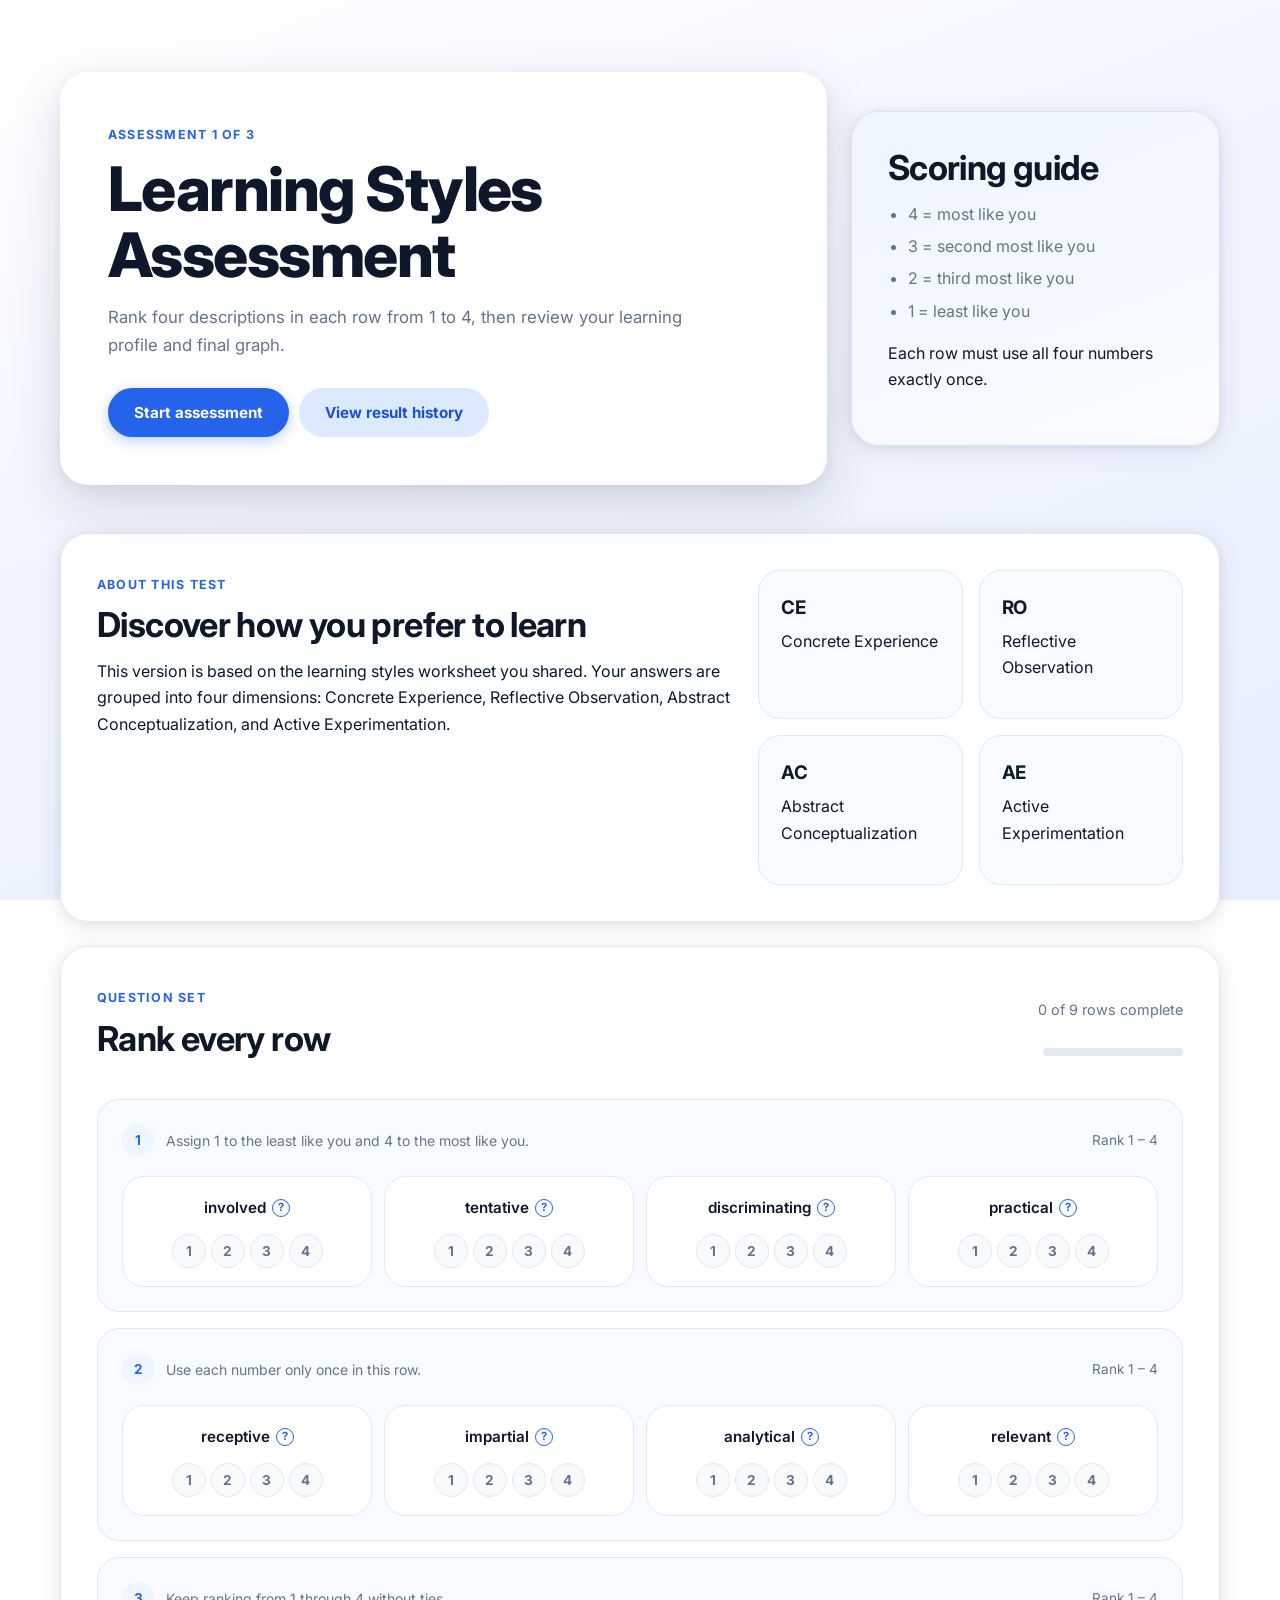
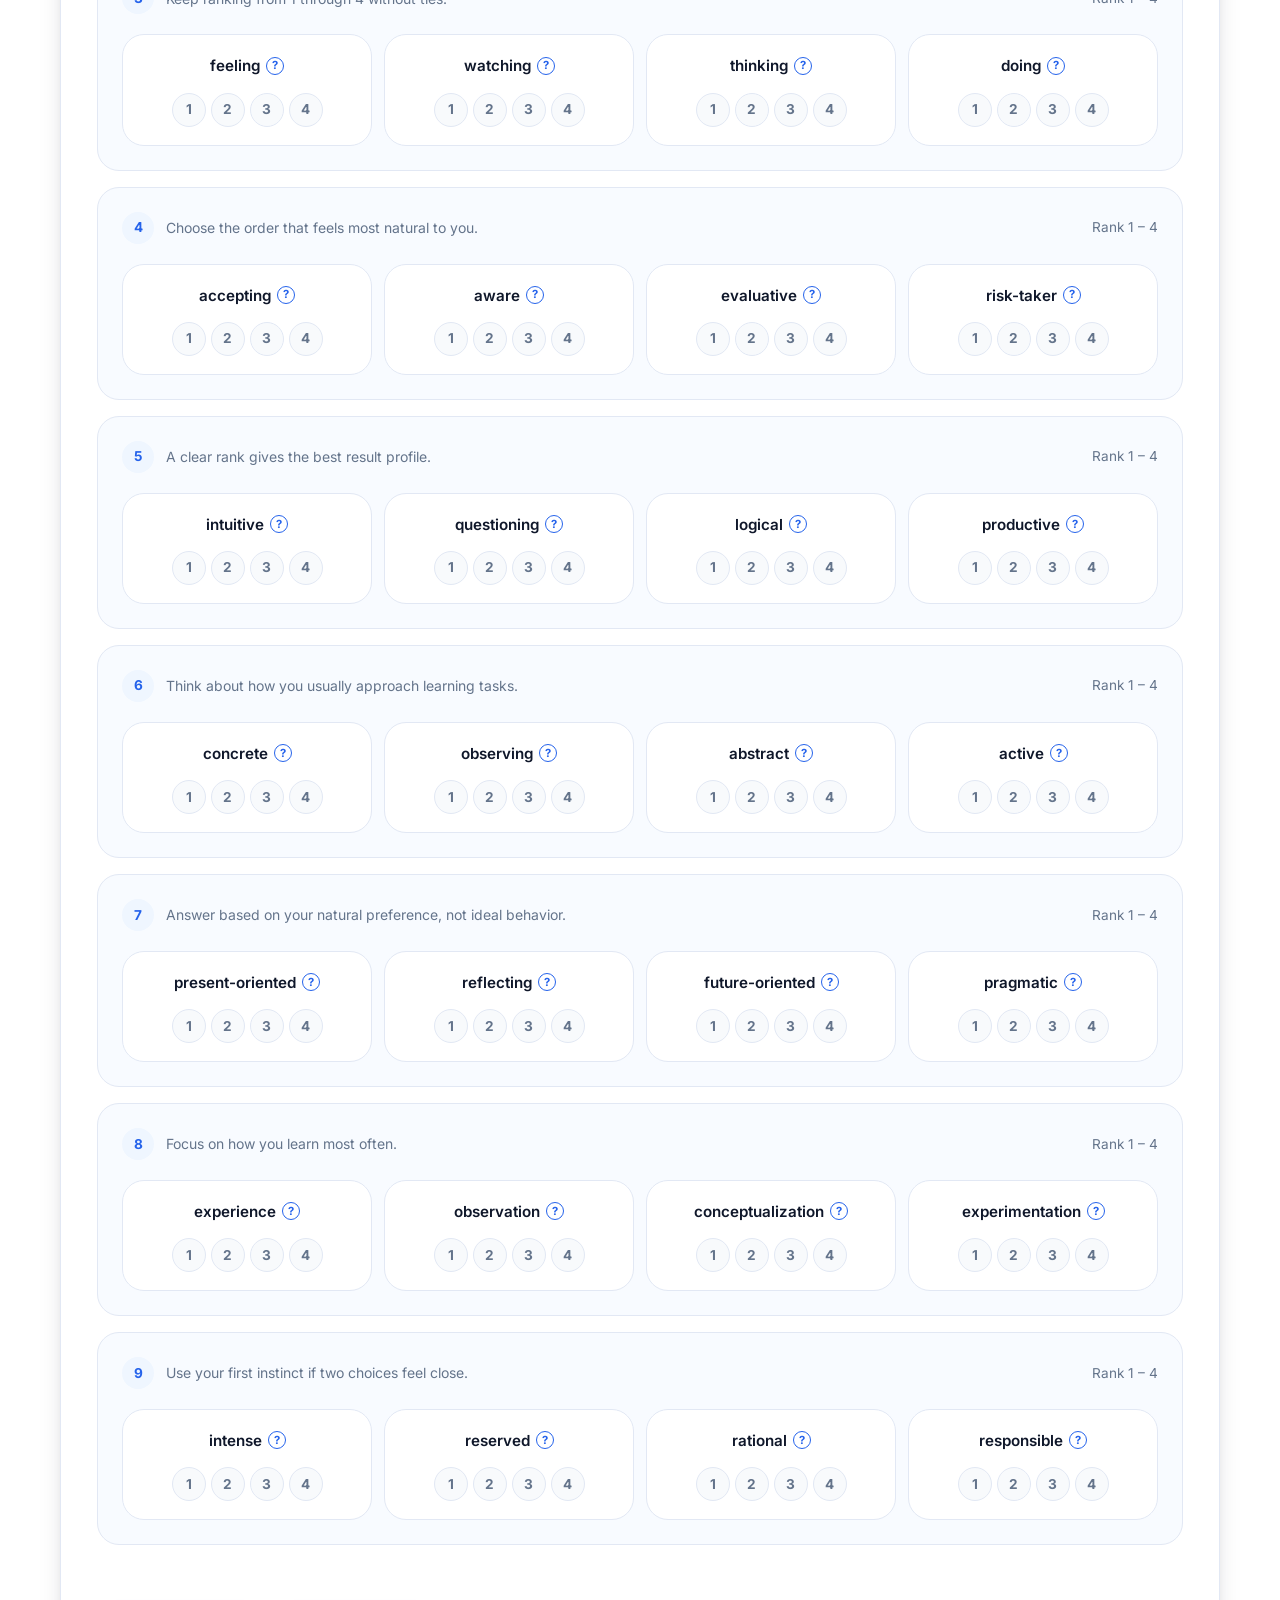
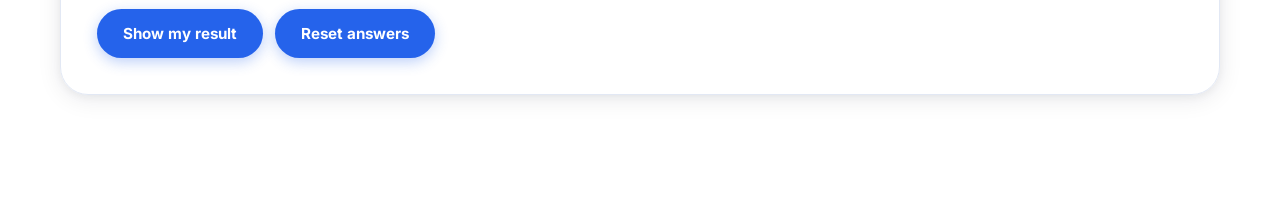
==== index.html @ 41de6567 "feat: split result history into dedicated page Agent-Logs-Url: https://github.com/nomadongho/test/se" ====
<!DOCTYPE html>
<html lang="en">
  <head>
    <meta charset="UTF-8" />
    <meta name="viewport" content="width=device-width, initial-scale=1.0" />
    <title>Learning Styles Assessment</title>
    <link rel="preconnect" href="https://fonts.googleapis.com" />
    <link rel="preconnect" href="https://fonts.gstatic.com" crossorigin />
    <link href="https://fonts.googleapis.com/css2?family=Inter:wght@400;500;600;700;800&display=swap" rel="stylesheet" />
    <link rel="stylesheet" href="./styles.css" />
  </head>
  <body>
    <header class="hero">
      <div class="hero-copy">
        <p class="eyebrow">Assessment 1 of 3</p>
        <h1>Learning Styles Assessment</h1>
        <p class="description">
          Rank four descriptions in each row from 1 to 4, then review your
          learning profile and final graph.
        </p>
        <div class="hero-actions">
          <a class="button" href="#assessment">Start assessment</a>
          <a class="button button-secondary" href="./history.html">View result history</a>
        </div>
      </div>
      <div class="hero-card">
        <h2>Scoring guide</h2>
        <ul>
          <li>4 = most like you</li>
          <li>3 = second most like you</li>
          <li>2 = third most like you</li>
          <li>1 = least like you</li>
        </ul>
        <p>Each row must use all four numbers exactly once.</p>
      </div>
    </header>

    <main class="page-shell">
      <section class="panel intro-panel">
        <div>
          <p class="section-label">About this test</p>
          <h2>Discover how you prefer to learn</h2>
          <p>
            This version is based on the learning styles worksheet you shared.
            Your answers are grouped into four dimensions: Concrete Experience,
            Reflective Observation, Abstract Conceptualization, and Active
            Experimentation.
          </p>
        </div>
        <div class="legend-grid">
          <article class="legend-card">
            <h3>CE</h3>
            <p>Concrete Experience</p>
          </article>
          <article class="legend-card">
            <h3>RO</h3>
            <p>Reflective Observation</p>
          </article>
          <article class="legend-card">
            <h3>AC</h3>
            <p>Abstract Conceptualization</p>
          </article>
          <article class="legend-card">
            <h3>AE</h3>
            <p>Active Experimentation</p>
          </article>
        </div>
      </section>

      <section class="panel" id="assessment">
        <div class="section-heading">
          <div>
            <p class="section-label">Question set</p>
            <h2>Rank every row</h2>
          </div>
          <div class="progress-wrap">
            <p id="progress-label" class="progress-text">0 of 9 rows complete</p>
            <div class="progress-bar-track" aria-hidden="true">
              <div id="progress-bar-fill" class="progress-bar-fill" style="width: 0%"></div>
            </div>
          </div>
        </div>

        <form id="assessment-form" novalidate>
          <div id="question-list" class="question-list"></div>

          <p id="form-error" class="form-error" aria-live="polite"></p>

          <div class="actions">
            <button class="button" type="submit">Show my result</button>
            <button class="button button-secondary" type="button" id="reset-button">
              Reset answers
            </button>
          </div>
        </form>
      </section>

      <section class="panel results-panel hidden" id="results" aria-live="polite">
        <div class="section-heading results-heading">
          <div>
            <p class="section-label">Result</p>
            <h2>Your learning profile</h2>
          </div>
          <a class="text-link" href="#assessment">Edit answers</a>
        </div>

        <div class="score-grid" id="score-grid"></div>

        <div class="result-summary">
          <article class="summary-card accent-card">
            <p class="summary-label">Dominant learning style</p>
            <h3 id="style-name">—</h3>
            <p id="style-combo" class="summary-value"></p>
            <p id="style-description"></p>
          </article>
          <article class="summary-card">
            <p class="summary-label">Dimension scores</p>
            <p class="summary-value" id="axis-summary">—</p>
            <p id="axis-desc">See the diamond chart for a visual breakdown.</p>
          </article>
        </div>

        <div class="chart-grid">
          <article class="chart-card">
            <div class="chart-heading">
              <h3>Dimension totals</h3>
              <p>Higher bars show stronger preference in that dimension.</p>
            </div>
            <div id="bar-chart" class="bar-chart"></div>
          </article>

          <article class="chart-card">
            <div class="chart-heading">
              <h3>Learning style diamond</h3>
              <p>Each axis shows your score. The diamond shape reveals your learning profile.</p>
            </div>
            <div class="axis-chart-wrap">
              <svg id="axis-chart" viewBox="0 0 360 360" role="img" aria-labelledby="axis-chart-title axis-chart-desc">
                <title id="axis-chart-title">Learning style diamond chart</title>
                <desc id="axis-chart-desc">
                  A four-axis diamond chart showing scores across all four learning dimensions: CE, RO, AC, and AE.
                </desc>
              </svg>
            </div>
          </article>
        </div>

        <article class="summary-card result-share-card">
          <p class="summary-label">Result sharing</p>
          <p class="summary-meta">
            Tested at:
            <strong id="tested-at-value">—</strong>
          </p>
          <div class="share-actions">
            <input
              id="email-recipient"
              class="email-input"
              type="email"
              placeholder="recipient@example.com (optional)"
              autocomplete="email"
            />
            <button class="button button-secondary" type="button" id="email-send-button">
              Email this result
            </button>
          </div>
          <p id="email-error" class="share-error" aria-live="polite"></p>
          <p class="share-note">
            Email includes your timestamp, score summary, and graph data for later comparisons.
          </p>
        </article>

      </section>
    </main>

    <script src="./script.js"></script>
  </body>
</html>
---- styles.css ----
:root {
  color-scheme: light;
  --bg: #f0f4ff;
  --panel: #ffffff;
  --panel-soft: #f8fbff;
  --text: #0f172a;
  --muted: #64748b;
  --border: #e2e8f4;
  --primary: #2563eb;
  --primary-dark: #1d4ed8;
  --primary-light: #eff6ff;
  --success: #059669;
  --success-border: #6ee7b7;
  --success-bg: #f0fdf4;
  --danger: #dc2626;
  --shadow-sm: 0 1px 3px rgba(15, 23, 42, 0.08), 0 1px 2px rgba(15, 23, 42, 0.05);
  --shadow: 0 4px 24px rgba(15, 23, 42, 0.09), 0 2px 8px rgba(15, 23, 42, 0.05);
  --shadow-lg: 0 20px 52px rgba(15, 23, 42, 0.13), 0 4px 16px rgba(15, 23, 42, 0.06);
  --radius: 22px;
  --radius-lg: 28px;
}

*,
*::before,
*::after {
  box-sizing: border-box;
}

html {
  scroll-behavior: smooth;
}

body {
  margin: 0;
  font-family: 'Inter', system-ui, -apple-system, sans-serif;
  background: linear-gradient(160deg, #ffffff 0%, #f0f4ff 45%, #e8efff 100%);
  background-attachment: fixed;
  color: var(--text);
  line-height: 1.65;
  min-height: 100vh;
}

h1,
h2,
h3,
p,
ul {
  margin-top: 0;
}

/* ── Layout ─────────────────────────────── */
.hero,
.page-shell {
  width: min(1160px, calc(100% - 40px));
  margin: 0 auto;
}

/* ── Hero ────────────────────────────────── */
.hero {
  display: grid;
  gap: 24px;
  grid-template-columns: minmax(0, 1.35fr) minmax(260px, 0.65fr);
  align-items: center;
  padding: 72px 0 48px;
}

.hero-copy {
  padding: 48px;
  border-radius: var(--radius-lg);
  background: rgba(255, 255, 255, 0.97);
  box-shadow: var(--shadow-lg);
}

.hero-card {
  padding: 36px;
  border-radius: var(--radius-lg);
  background: linear-gradient(160deg, #eff6ff 0%, #f9fbff 100%);
  border: 1px solid rgba(216, 227, 242, 0.9);
  box-shadow: var(--shadow);
}

/* ── Typography ──────────────────────────── */
.eyebrow,
.section-label,
.summary-label {
  display: inline-block;
  margin-bottom: 10px;
  color: var(--primary);
  font-size: 0.78rem;
  font-weight: 700;
  letter-spacing: 0.1em;
  text-transform: uppercase;
}

h1 {
  margin-bottom: 16px;
  font-size: clamp(2.4rem, 4.8vw, 4rem);
  font-weight: 800;
  line-height: 1.08;
  letter-spacing: -0.025em;
}

h2 {
  margin-bottom: 12px;
  font-size: clamp(1.5rem, 2.8vw, 2.15rem);
  font-weight: 700;
  line-height: 1.18;
  letter-spacing: -0.018em;
}

h3 {
  font-weight: 700;
  letter-spacing: -0.01em;
}

.description {
  max-width: 600px;
  margin-bottom: 28px;
  color: var(--muted);
  font-size: 1.05rem;
}

.hero-actions {
  display: flex;
  flex-wrap: wrap;
  gap: 10px;
}

.hero-card ul {
  margin-bottom: 16px;
  padding-left: 20px;
  color: var(--muted);
}

.hero-card li {
  margin-bottom: 6px;
}

/* ── Buttons ─────────────────────────────── */
.button,
button,
select {
  font: inherit;
}

.button,
button:not(.rank-btn):not(.word-hint) {
  display: inline-flex;
  align-items: center;
  justify-content: center;
  min-height: 48px;
  padding: 12px 26px;
  border: 0;
  border-radius: 999px;
  background: var(--primary);
  color: #fff;
  cursor: pointer;
  font-weight: 700;
  font-size: 0.95rem;
  text-decoration: none;
  transition: transform 150ms ease, background 150ms ease, box-shadow 150ms ease;
  box-shadow: 0 4px 14px rgba(37, 99, 235, 0.3);
}

.button:hover,
button:not(.rank-btn):not(.word-hint):hover {
  transform: translateY(-2px);
  background: var(--primary-dark);
  box-shadow: 0 6px 22px rgba(37, 99, 235, 0.38);
}

.button:active,
button:not(.rank-btn):not(.word-hint):active {
  transform: translateY(0);
}

.button-secondary {
  background: #dbeafe;
  color: var(--primary-dark);
  box-shadow: none;
}

.button-secondary:hover {
  background: #bfdbfe;
  box-shadow: none;
}

/* ── Page shell / panels ─────────────────── */
.page-shell {
  padding-bottom: 88px;
}

.panel {
  margin-bottom: 24px;
  padding: 36px;
  border-radius: var(--radius-lg);
  background: rgba(255, 255, 255, 0.97);
  border: 1px solid var(--border);
  box-shadow: var(--shadow);
}

/* ── Intro panel ─────────────────────────── */
.intro-panel {
  display: grid;
  gap: 24px;
  grid-template-columns: minmax(0, 1.2fr) minmax(0, 0.8fr);
}

.legend-grid,
.score-grid,
.chart-grid,
.result-summary {
  display: grid;
  gap: 16px;
}

.legend-grid,
.score-grid {
  grid-template-columns: repeat(2, minmax(0, 1fr));
}

.legend-card,
.summary-card,
.chart-card,
.score-card,
.question-card {
  border: 1px solid var(--border);
  border-radius: var(--radius);
  background: var(--panel-soft);
  transition: border-color 250ms ease, background 250ms ease;
}

.legend-card,
.summary-card,
.chart-card,
.score-card {
  padding: 22px;
}

.legend-card h3,
.score-card h3 {
  margin-bottom: 4px;
}

/* ── Section headings ────────────────────── */
.section-heading,
.result-summary {
  align-items: start;
}

.section-heading {
  display: flex;
  gap: 16px;
  justify-content: space-between;
  align-items: center;
  margin-bottom: 28px;
}

.progress-text,
.chart-heading p,
.summary-card p,
.text-link,
.score-card p,
.option-note,
.question-note {
  color: var(--muted);
  font-size: 0.9rem;
}

/* ── Progress wrap ───────────────────────── */
.progress-wrap {
  display: flex;
  flex-direction: column;
  align-items: flex-end;
  gap: 6px;
}

.progress-bar-track {
  width: 140px;
  height: 8px;
  border-radius: 99px;
  background: #e2e8f4;
  overflow: hidden;
  margin-top: 6px;
}

.progress-bar-fill {
  height: 100%;
  border-radius: 99px;
  background: linear-gradient(90deg, #60a5fa, #2563eb);
  transition: width 350ms cubic-bezier(0.4, 0, 0.2, 1);
}

/* ── Question list ───────────────────────── */
.question-list {
  display: grid;
  gap: 16px;
}

.question-card {
  padding: 24px;
  overflow: hidden;
}

.question-card.row-complete {
  border-color: var(--success-border);
  background: linear-gradient(to right, var(--success-bg), #f8fbff);
}

.question-top {
  display: flex;
  gap: 12px;
  justify-content: space-between;
  align-items: center;
  margin-bottom: 20px;
}

.question-left {
  display: flex;
  align-items: center;
  gap: 12px;
}

.row-badge {
  flex-shrink: 0;
  width: 32px;
  height: 32px;
  border-radius: 50%;
  background: var(--primary-light);
  color: var(--primary);
  font-size: 0.85rem;
  font-weight: 700;
  display: flex;
  align-items: center;
  justify-content: center;
  transition: background 300ms ease, color 300ms ease;
}

.question-card.row-complete .row-badge {
  background: var(--success);
  color: #fff;
}

.question-note {
  margin: 0;
  color: var(--muted);
  font-size: 0.875rem;
}

.option-note {
  margin: 0;
  font-size: 0.85rem;
  color: var(--muted);
  white-space: nowrap;
}

/* ── Option cards (rank buttons) ─────────── */
.option-grid {
  display: grid;
  gap: 12px;
  grid-template-columns: repeat(4, minmax(0, 1fr));
}

.option-card {
  display: flex;
  flex-direction: column;
  align-items: center;
  gap: 14px;
  padding: 18px 12px;
  border-radius: var(--radius);
  background: #fff;
  border: 1.5px solid var(--border);
  transition: border-color 200ms ease, box-shadow 200ms ease;
  text-align: center;
}

.option-card:has(.rank-btn.rank-selected) {
  border-color: #93c5fd;
  box-shadow: 0 0 0 3px rgba(37, 99, 235, 0.08);
}

.option-label {
  font-weight: 600;
  font-size: 0.95rem;
  color: var(--text);
  margin: 0;
  flex: 1;
  display: flex;
  align-items: center;
}

.rank-group {
  display: flex;
  gap: 5px;
}

.rank-btn {
  width: 34px;
  height: 34px;
  min-height: unset;
  padding: 0;
  border: 1.5px solid #e2e8f4;
  border-radius: 50%;
  background: #f8fafc;
  color: var(--muted);
  font-size: 0.85rem;
  font-weight: 700;
  cursor: pointer;
  transition: all 150ms ease;
  box-shadow: none;
}

.rank-btn:hover {
  border-color: #93c5fd;
  background: #eff6ff;
  color: var(--primary);
  transform: translateY(-1px);
  box-shadow: 0 2px 8px rgba(37, 99, 235, 0.15);
}

.rank-btn.rank-selected {
  background: var(--primary);
  border-color: var(--primary);
  color: #fff;
  box-shadow: 0 2px 10px rgba(37, 99, 235, 0.35);
  transform: translateY(-1px);
}

.rank-btn.rank-taken {
  background: #f8fafc;
  border-color: #e2e8f4;
  color: #c8d0dc;
  cursor: default;
}

.rank-btn.rank-taken:hover {
  transform: none;
  box-shadow: none;
  border-color: #e2e8f4;
  background: #f8fafc;
  color: #c8d0dc;
}

/* ── Error + Actions ─────────────────────── */
.form-error {
  min-height: 24px;
  margin: 16px 0 0;
  color: var(--danger);
  font-size: 0.9rem;
  font-weight: 600;
}

.actions {
  display: flex;
  flex-wrap: wrap;
  gap: 12px;
  margin-top: 24px;
}

.hidden {
  display: none;
}

/* ── Results ─────────────────────────────── */
.score-value,
.summary-value {
  font-size: 1.6rem;
  font-weight: 800;
  letter-spacing: -0.02em;
}

.accent-card {
  background: linear-gradient(135deg, #eff6ff 0%, #ecfeff 100%);
}

.result-share-card {
  margin-top: 18px;
}

.result-history-card {
  margin-top: 18px;
}

.history-page {
  width: min(1160px, calc(100% - 40px));
  margin: 0 auto;
  padding: 48px 0 88px;
}

.summary-meta {
  margin-bottom: 14px;
  color: var(--muted);
}

.share-actions {
  display: flex;
  flex-wrap: wrap;
  gap: 10px;
  align-items: center;
}

.email-input {
  flex: 1;
  min-width: 240px;
  min-height: 46px;
  padding: 10px 14px;
  border: 1px solid var(--border);
  border-radius: 12px;
  background: #fff;
  color: var(--text);
}

.share-note {
  margin: 12px 0 0;
  color: var(--muted);
  font-size: 0.88rem;
}

.share-error {
  min-height: 22px;
  margin: 10px 0 0;
  color: var(--danger);
  font-size: 0.88rem;
  font-weight: 600;
}

.history-header {
  display: flex;
  flex-wrap: wrap;
  gap: 10px;
  align-items: center;
  justify-content: space-between;
}

.history-clear-button {
  min-height: 38px;
  padding: 8px 14px;
  font-size: 0.82rem;
}

.history-empty {
  margin: 8px 0 0;
  color: var(--muted);
  font-size: 0.9rem;
}

.history-list {
  list-style: none;
  margin: 14px 0 0;
  padding: 0;
  display: grid;
  gap: 10px;
}

.history-list:empty {
  display: none;
}

.history-item {
  border: 1px solid var(--border);
  border-radius: 14px;
  background: #fff;
  padding: 12px 14px;
  display: flex;
  flex-wrap: wrap;
  align-items: center;
  justify-content: space-between;
  gap: 10px 16px;
}

.history-meta {
  margin: 0;
  color: var(--muted);
  font-size: 0.86rem;
}

.history-title {
  margin: 0;
  font-size: 0.96rem;
  font-weight: 700;
}

.history-view-button {
  border: 0;
  background: transparent;
  cursor: pointer;
  padding: 0;
}

/* ── Bar chart ───────────────────────────── */
.bar-chart {
  display: grid;
  gap: 16px;
  grid-template-columns: repeat(4, minmax(0, 1fr));
  align-items: end;
  min-height: 260px;
  padding-top: 12px;
}

.bar-group {
  display: grid;
  gap: 10px;
  justify-items: center;
}

.bar-track {
  display: flex;
  align-items: end;
  width: 100%;
  max-width: 88px;
  height: 200px;
  padding: 8px;
  border-radius: var(--radius);
  background: #e8f0ff;
}

.bar-fill {
  width: 100%;
  height: var(--bar-height);
  border-radius: 12px;
  background: linear-gradient(180deg, #60a5fa 0%, #2563eb 100%);
}

.bar-value {
  font-weight: 800;
  font-size: 1.1rem;
}

/* ── Diamond chart ───────────────────────── */
.axis-chart-wrap {
  overflow-x: auto;
}

#axis-chart {
  width: 100%;
  min-width: 280px;
  border-radius: 20px;
  background: linear-gradient(180deg, #f8fbff 0%, #eef5ff 100%);
}

/* ── Text link ───────────────────────────── */
.text-link {
  font-weight: 700;
  text-decoration: none;
  color: var(--muted);
}

.text-link:hover {
  color: var(--primary-dark);
}

/* ── Focus ───────────────────────────────── */
select:focus,
button:focus,
.button:focus {
  outline: 3px solid rgba(37, 99, 235, 0.22);
  outline-offset: 2px;
}

/* ── Results reveal animation ────────────── */
@keyframes fade-up {
  from {
    opacity: 0;
    transform: translateY(12px);
  }

  to {
    opacity: 1;
    transform: translateY(0);
  }
}

.results-panel:not(.hidden) {
  animation: fade-up 400ms ease both;
}

/* ── Word hint button ────────────────────── */
.option-label {
  gap: 6px;
  justify-content: center;
}

.word-hint {
  flex-shrink: 0;
  display: inline-flex;
  align-items: center;
  justify-content: center;
  width: 18px;
  height: 18px;
  padding: 0;
  border: 1.5px solid var(--primary);
  border-radius: 50%;
  background: transparent;
  color: var(--primary);
  font-size: 0.7rem;
  font-weight: 700;
  line-height: 1;
  cursor: pointer;
  transition: background 150ms ease, color 150ms ease;
  box-shadow: none;
  min-height: unset;
}

.word-hint:hover {
  background: var(--primary);
  color: #fff;
  transform: none;
  box-shadow: none;
}

.word-hint:focus {
  outline: 2px solid rgba(37, 99, 235, 0.35);
  outline-offset: 2px;
}

/* ── Word tooltip (speech bubble) ────────── */
.word-tooltip {
  position: fixed;
  z-index: 9999;
  width: max-content;
  max-width: 240px;
  padding: 12px 16px;
  border-radius: 16px;
  background: #fff;
  border: 1.5px solid #c4d4ec;
  box-shadow: 0 8px 32px rgba(15, 23, 42, 0.18), 0 2px 8px rgba(15, 23, 42, 0.08);
  transform: translateX(-50%);
  pointer-events: none;
  animation: tooltip-pop 180ms cubic-bezier(0.34, 1.56, 0.64, 1) both;
}

.word-tooltip.hidden {
  display: none;
}

/* Arrow pointing down (tooltip above button) */
.word-tooltip::before,
.word-tooltip::after {
  content: '';
  position: absolute;
  bottom: auto;
  top: auto;
  left: calc(50% + var(--arrow-offset, 0px));
  transform: translateX(-50%);
  width: 0;
  height: 0;
  border-left: 9px solid transparent;
  border-right: 9px solid transparent;
}

.word-tooltip::before {
  bottom: -11px;
  border-top: 10px solid #c4d4ec;
}

.word-tooltip::after {
  bottom: -9px;
  border-top: 9px solid #fff;
}

/* Arrow pointing up (tooltip below button) */
.word-tooltip--below::before {
  bottom: auto;
  top: -11px;
  border-top: none;
  border-bottom: 10px solid #c4d4ec;
}

.word-tooltip--below::after {
  bottom: auto;
  top: -9px;
  border-top: none;
  border-bottom: 9px solid #fff;
}

.word-tooltip-title {
  margin: 0 0 4px;
  font-weight: 700;
  font-size: 0.85rem;
  color: var(--primary);
}

.word-tooltip-body {
  margin: 0;
  font-size: 0.82rem;
  color: var(--text);
  line-height: 1.5;
}

@keyframes tooltip-pop {
  from {
    opacity: 0;
    transform: translateX(-50%) scale(0.88);
  }

  to {
    opacity: 1;
    transform: translateX(-50%) scale(1);
  }
}

/* ── Responsive ──────────────────────────── */
@media (max-width: 920px) {
  .hero,
  .intro-panel,
  .chart-grid,
  .result-summary {
    grid-template-columns: 1fr;
  }

  .option-grid {
    grid-template-columns: repeat(2, minmax(0, 1fr));
  }
}

@media (max-width: 640px) {
  .hero,
  .page-shell {
    width: min(100% - 20px, 1160px);
  }

  .hero {
    padding-top: 28px;
    padding-bottom: 0;
  }

  .hero-copy {
    padding: 28px;
  }

  .hero-card,
  .panel {
    padding: 22px;
  }

  .legend-grid,
  .score-grid,
  .bar-chart {
    grid-template-columns: 1fr;
  }

  .section-heading {
    flex-direction: column;
    align-items: flex-start;
    gap: 8px;
  }

  .bar-track {
    max-width: none;
    width: min(100%, 120px);
  }

  .progress-bar-track {
    width: 100%;
  }
}

@media (max-width: 440px) {
  .option-grid {
    grid-template-columns: 1fr;
  }

  .rank-btn {
    width: 30px;
    height: 30px;
    font-size: 0.8rem;
  }
}
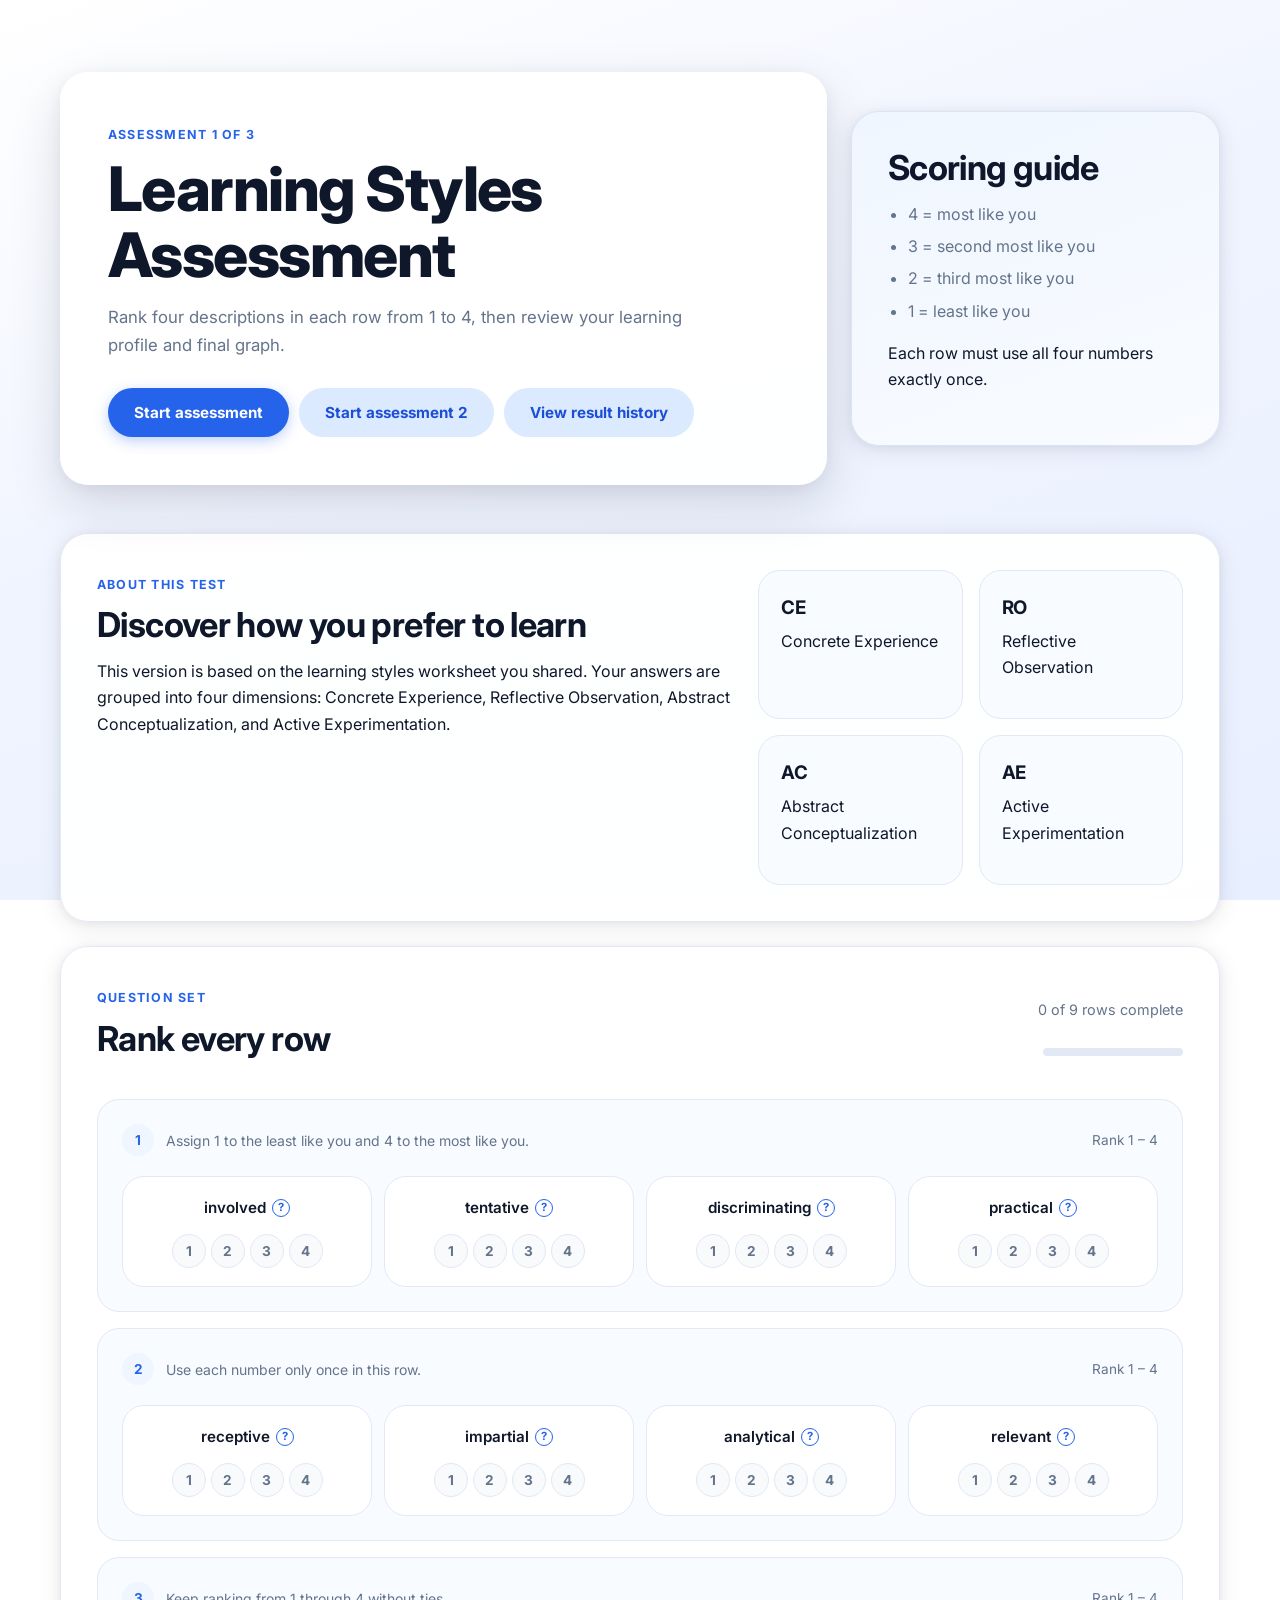
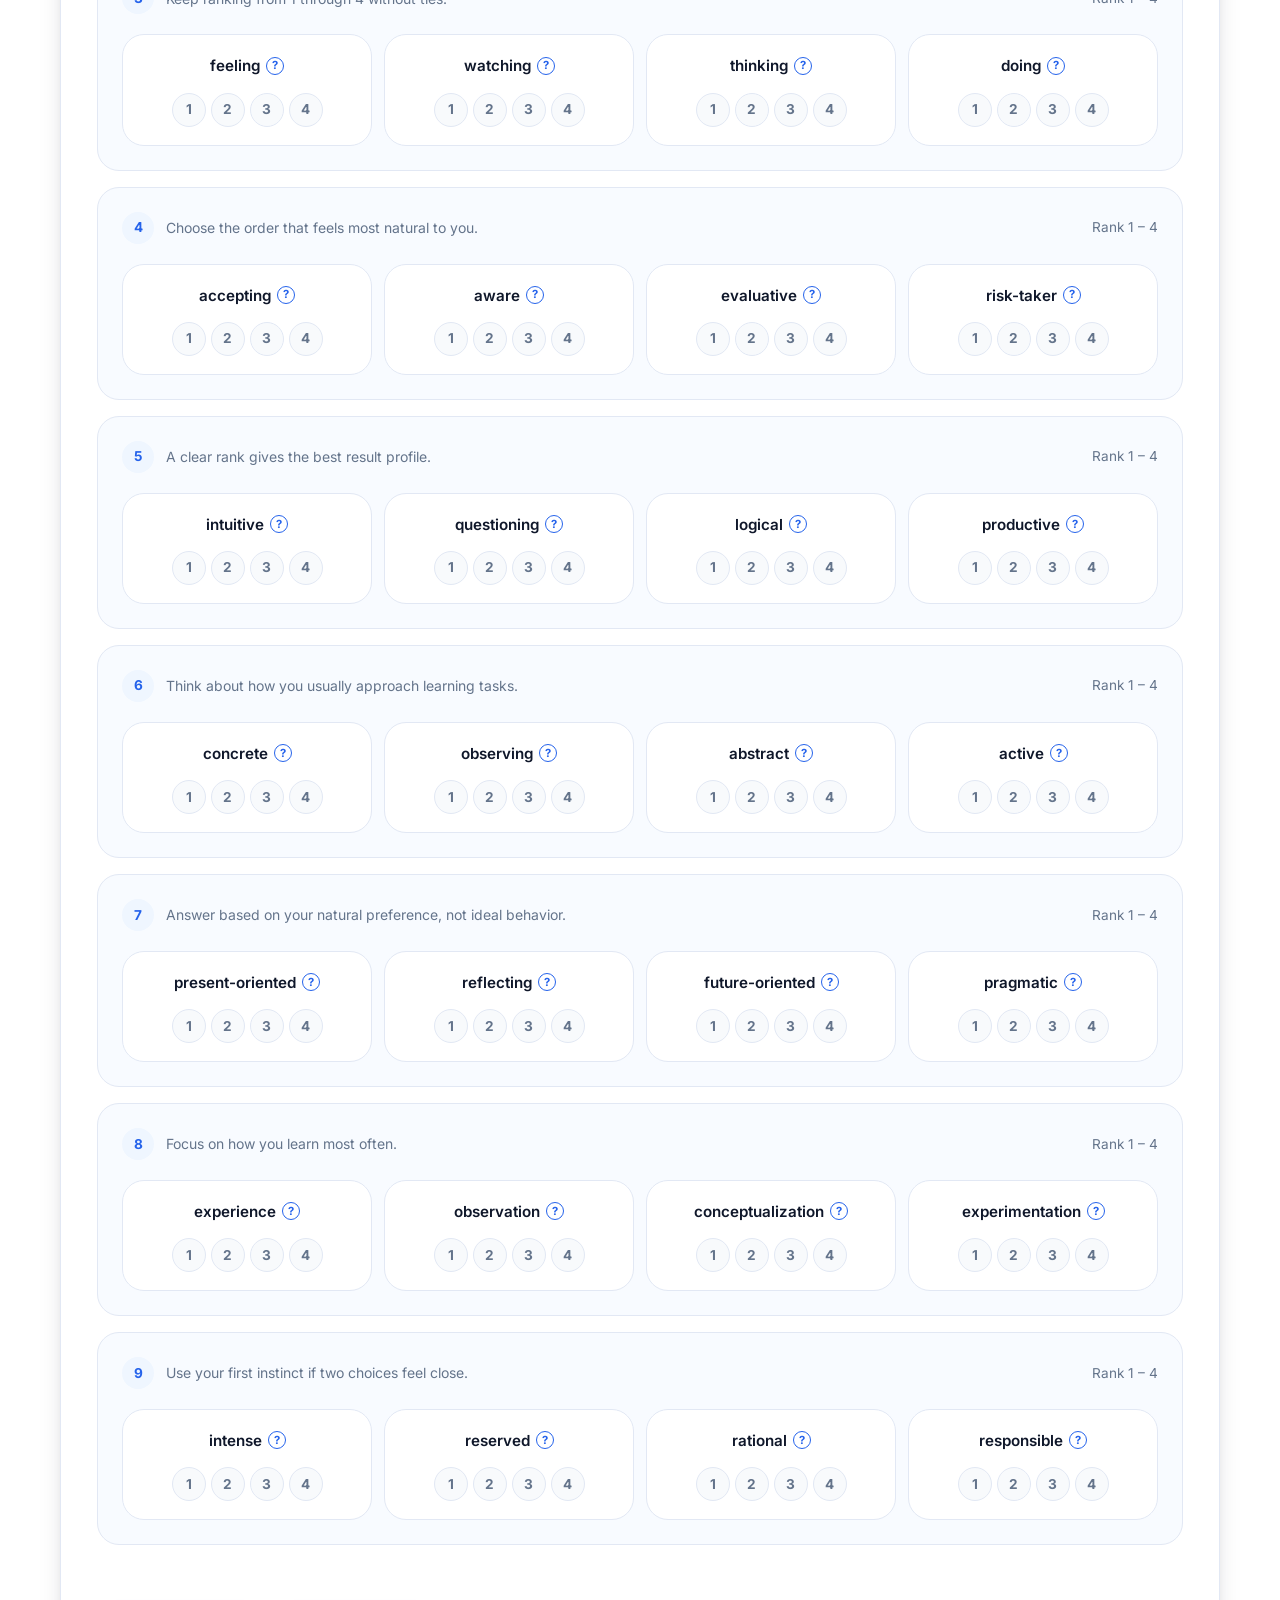
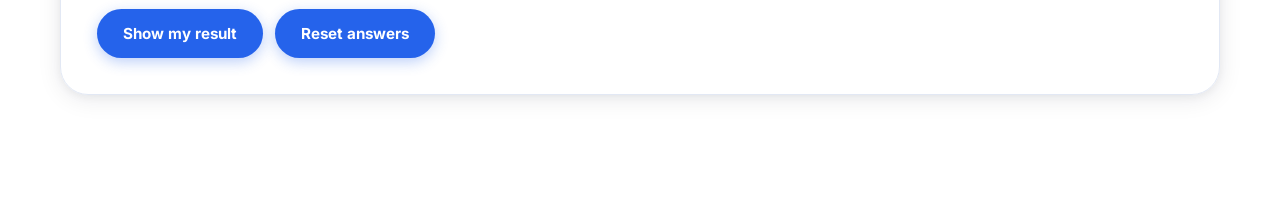
==== commit 7932d6bf: "Add Surface vs Deep Learners assessment with email and history Agent-Logs-Url: https://github.com/no" ====
--- a/index.html
+++ b/index.html
@@ -20,6 +20,7 @@
         </p>
         <div class="hero-actions">
           <a class="button" href="#assessment">Start assessment</a>
+          <a class="button button-secondary" href="./surface-deep.html">Start assessment 2</a>
           <a class="button button-secondary" href="./history.html">View result history</a>
         </div>
       </div>
@@ -172,6 +173,7 @@
       </section>
     </main>
 
+    <script src="./result-history-store.js"></script>
     <script src="./script.js"></script>
   </body>
 </html>
--- a/styles.css
+++ b/styles.css
@@ -361,6 +361,22 @@
   grid-template-columns: repeat(4, minmax(0, 1fr));
 }
 
+.option-grid-scale {
+  grid-template-columns: 1fr;
+}
+
+.option-grid-scale .option-card {
+  display: grid;
+  grid-template-columns: minmax(0, 1fr) auto;
+  align-items: center;
+  text-align: left;
+}
+
+.option-grid-scale .option-label {
+  justify-content: flex-start;
+  font-size: 0.9rem;
+}
+
 .option-card {
   display: flex;
   flex-direction: column;
@@ -595,6 +611,10 @@
   align-items: end;
   min-height: 260px;
   padding-top: 12px;
+}
+
+.bar-chart-dual {
+  grid-template-columns: repeat(2, minmax(0, 1fr));
 }
 
 .bar-group {
@@ -839,6 +859,10 @@
     grid-template-columns: 1fr;
   }
 
+  .bar-chart-dual {
+    grid-template-columns: 1fr;
+  }
+
   .section-heading {
     flex-direction: column;
     align-items: flex-start;
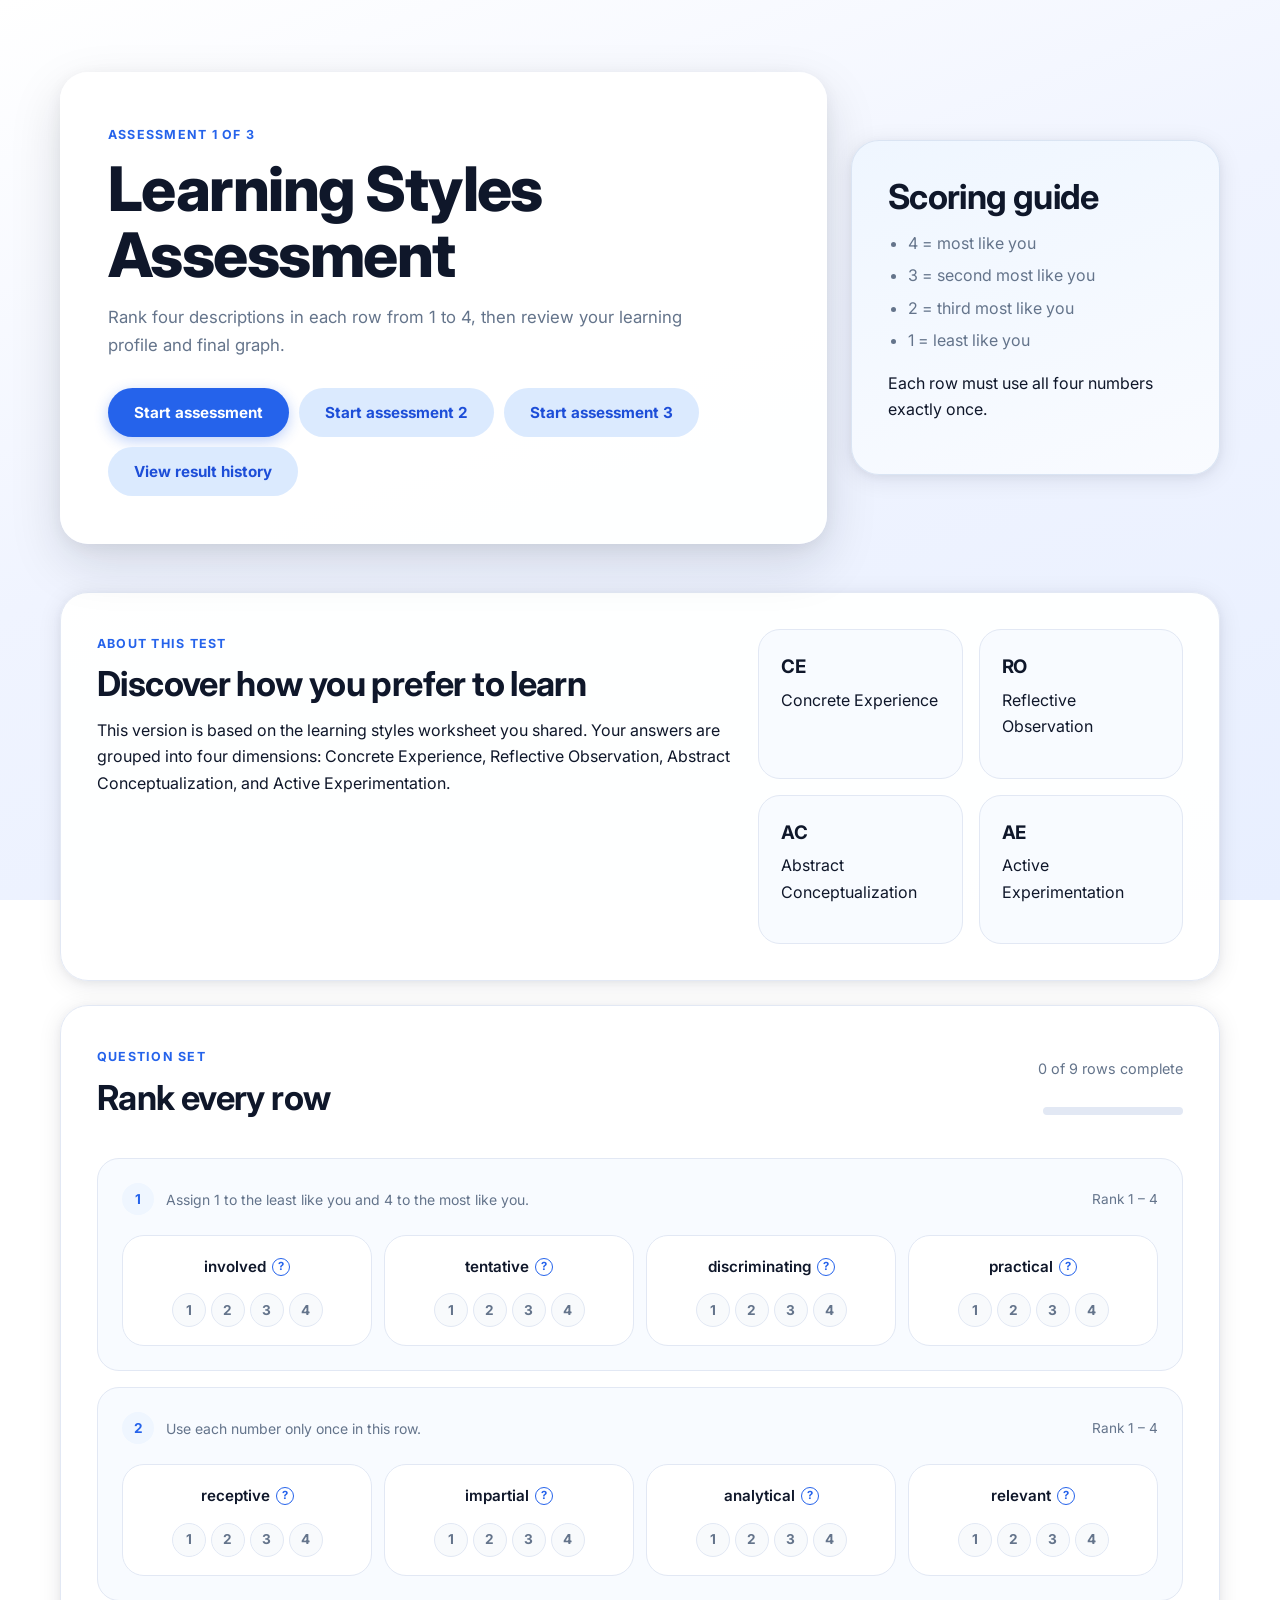
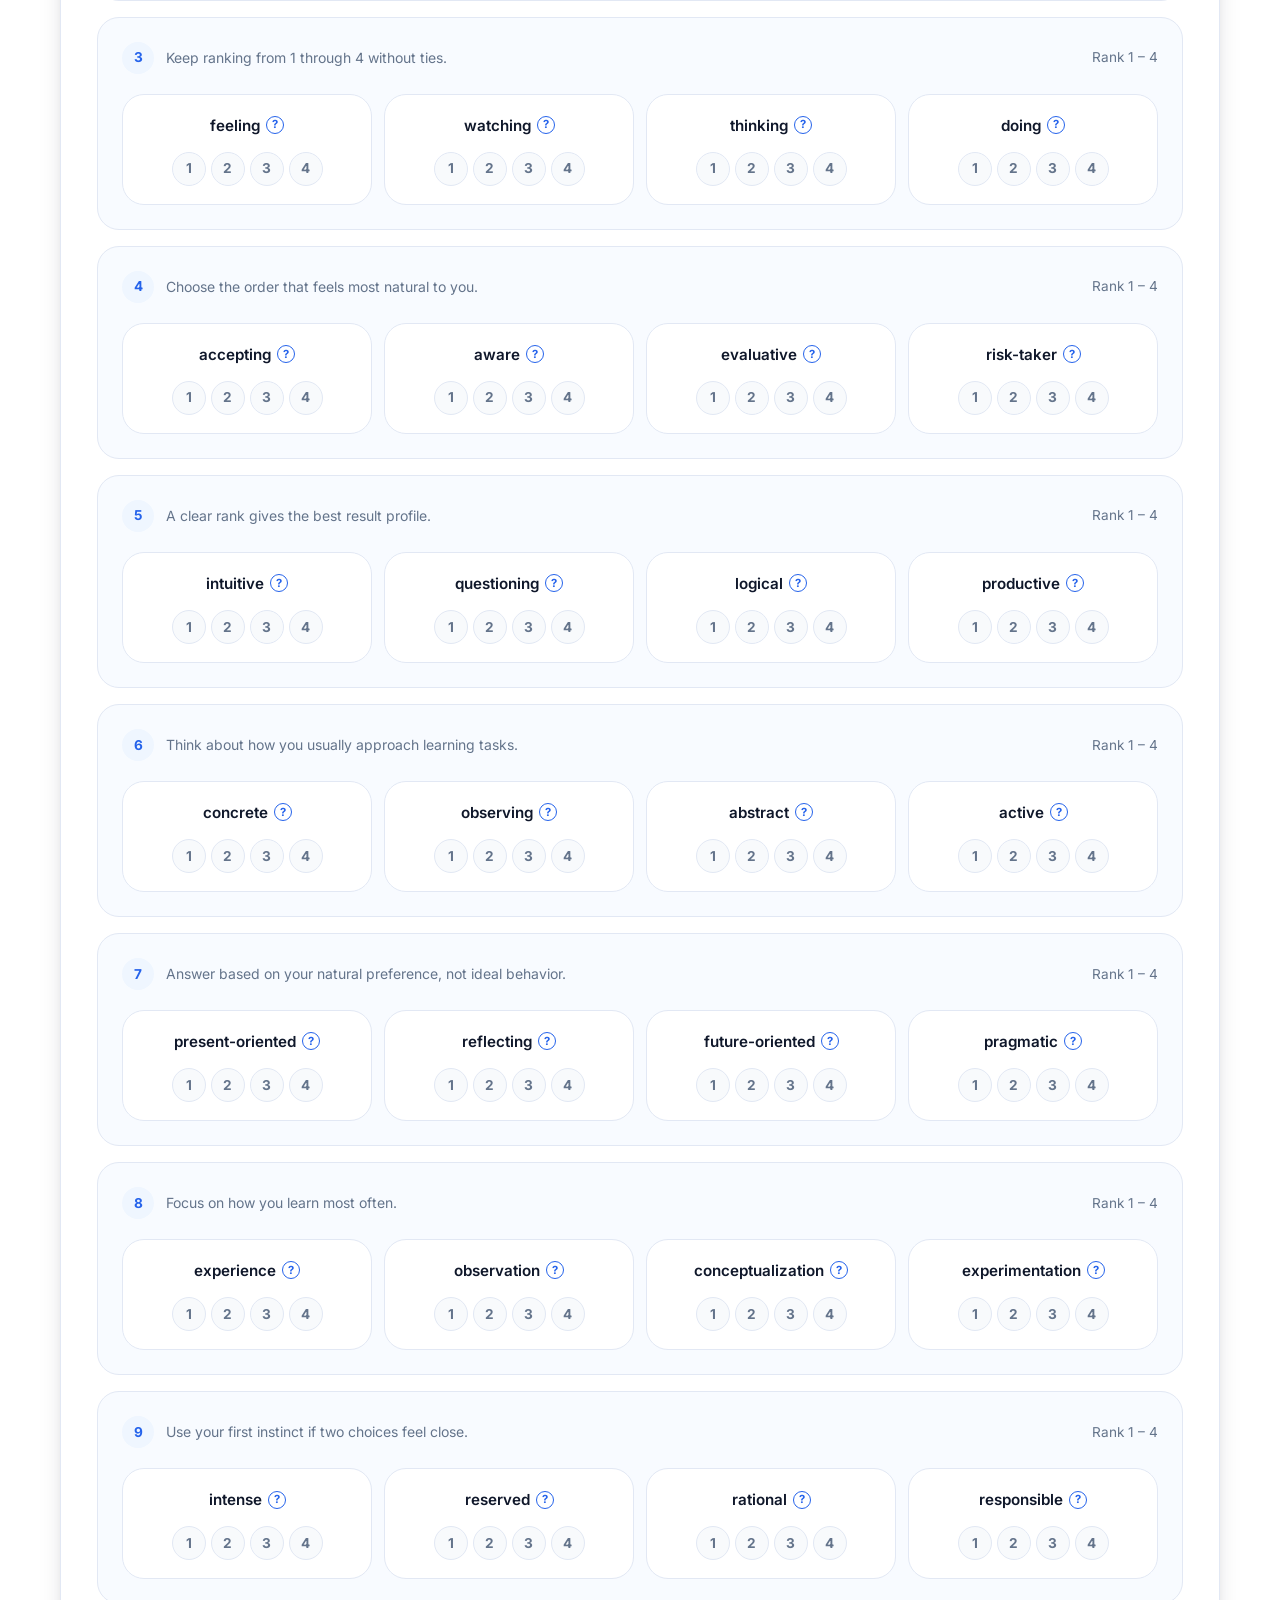
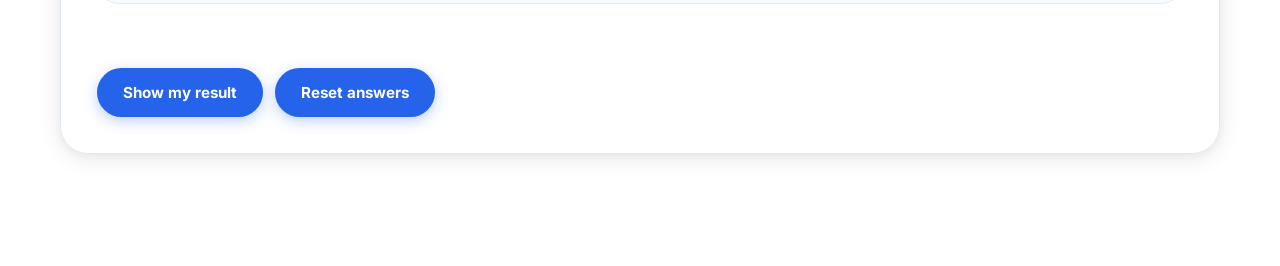
==== commit 46f5c33c: "feat: add assessment 3 career choice pages and wiring Agent-Logs-Url: https://github.com/nomadongho/" ====
--- a/index.html
+++ b/index.html
@@ -21,6 +21,7 @@
         <div class="hero-actions">
           <a class="button" href="#assessment">Start assessment</a>
           <a class="button button-secondary" href="./surface-deep.html">Start assessment 2</a>
+          <a class="button button-secondary" href="./career-choice.html">Start assessment 3</a>
           <a class="button button-secondary" href="./history.html">View result history</a>
         </div>
       </div>
--- a/styles.css
+++ b/styles.css
@@ -617,6 +617,10 @@
   grid-template-columns: repeat(2, minmax(0, 1fr));
 }
 
+.bar-chart-triple {
+  grid-template-columns: repeat(3, minmax(0, 1fr));
+}
+
 .bar-group {
   display: grid;
   gap: 10px;
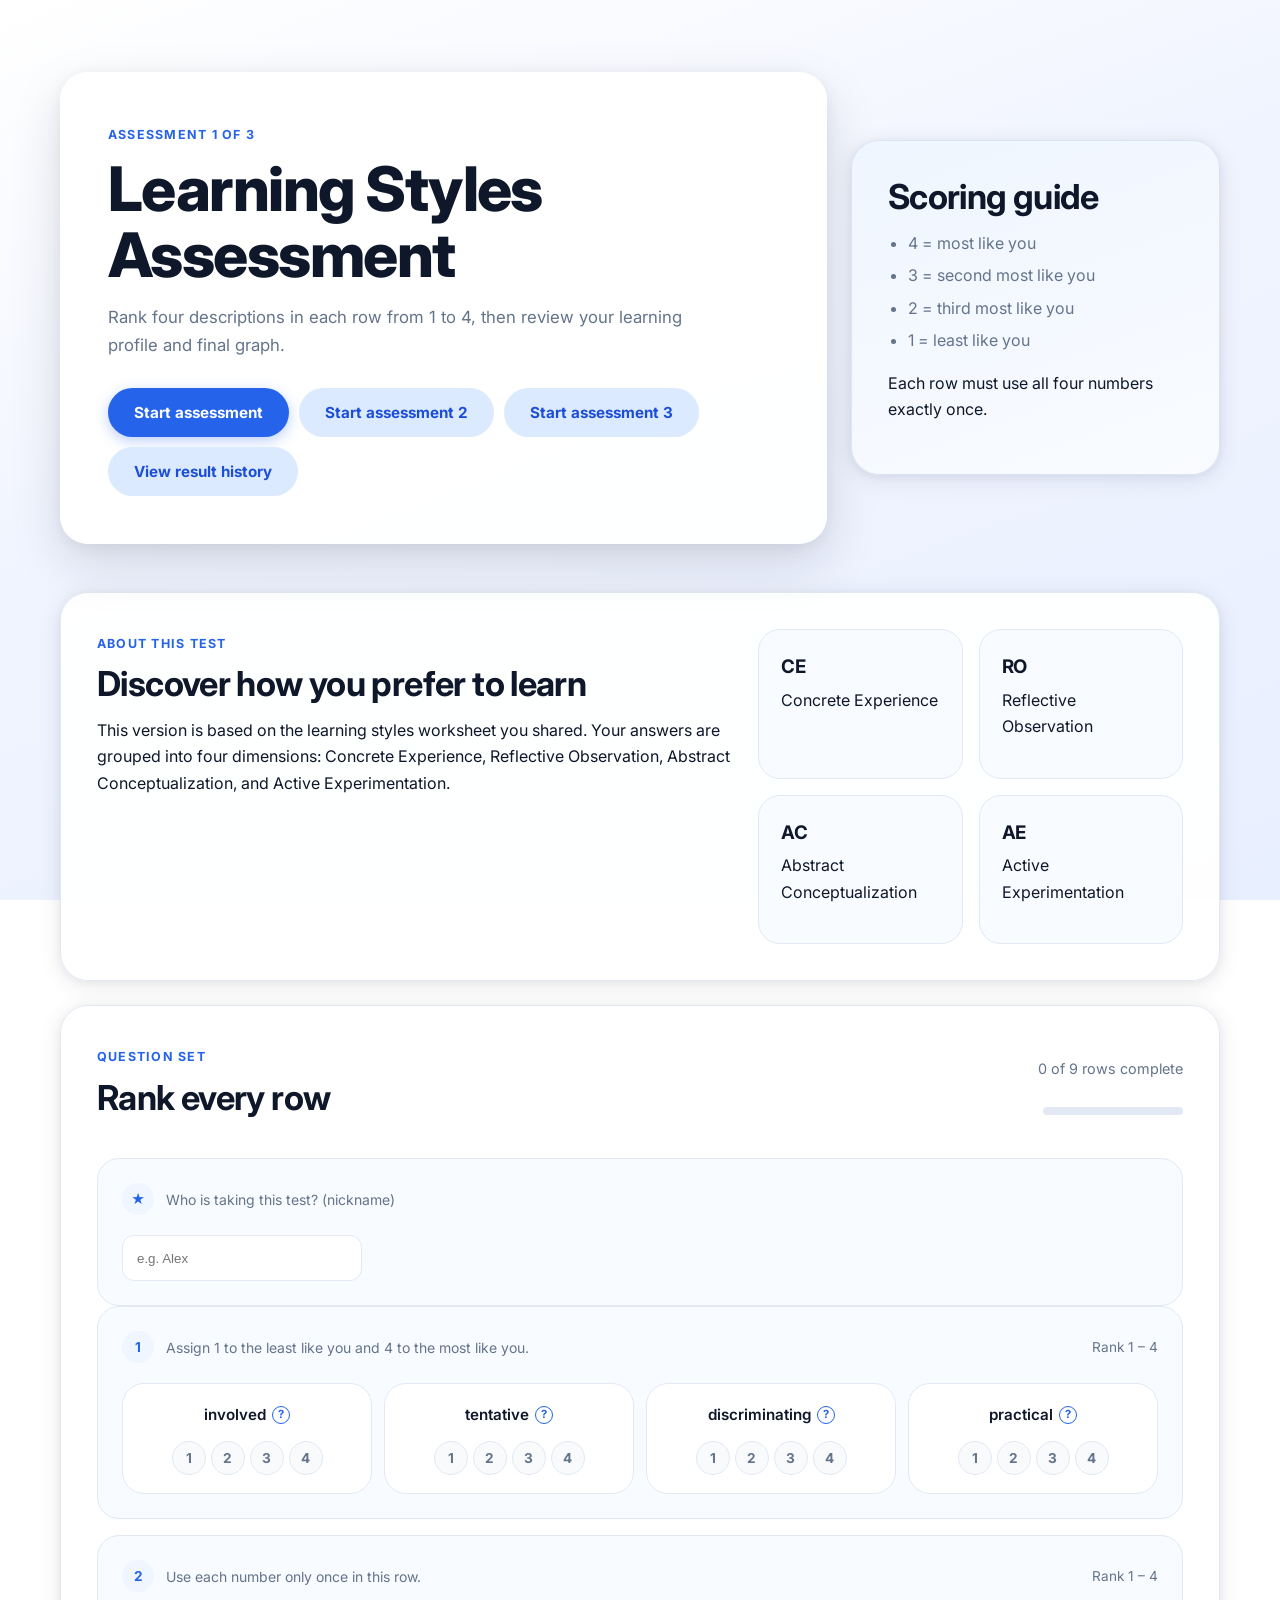
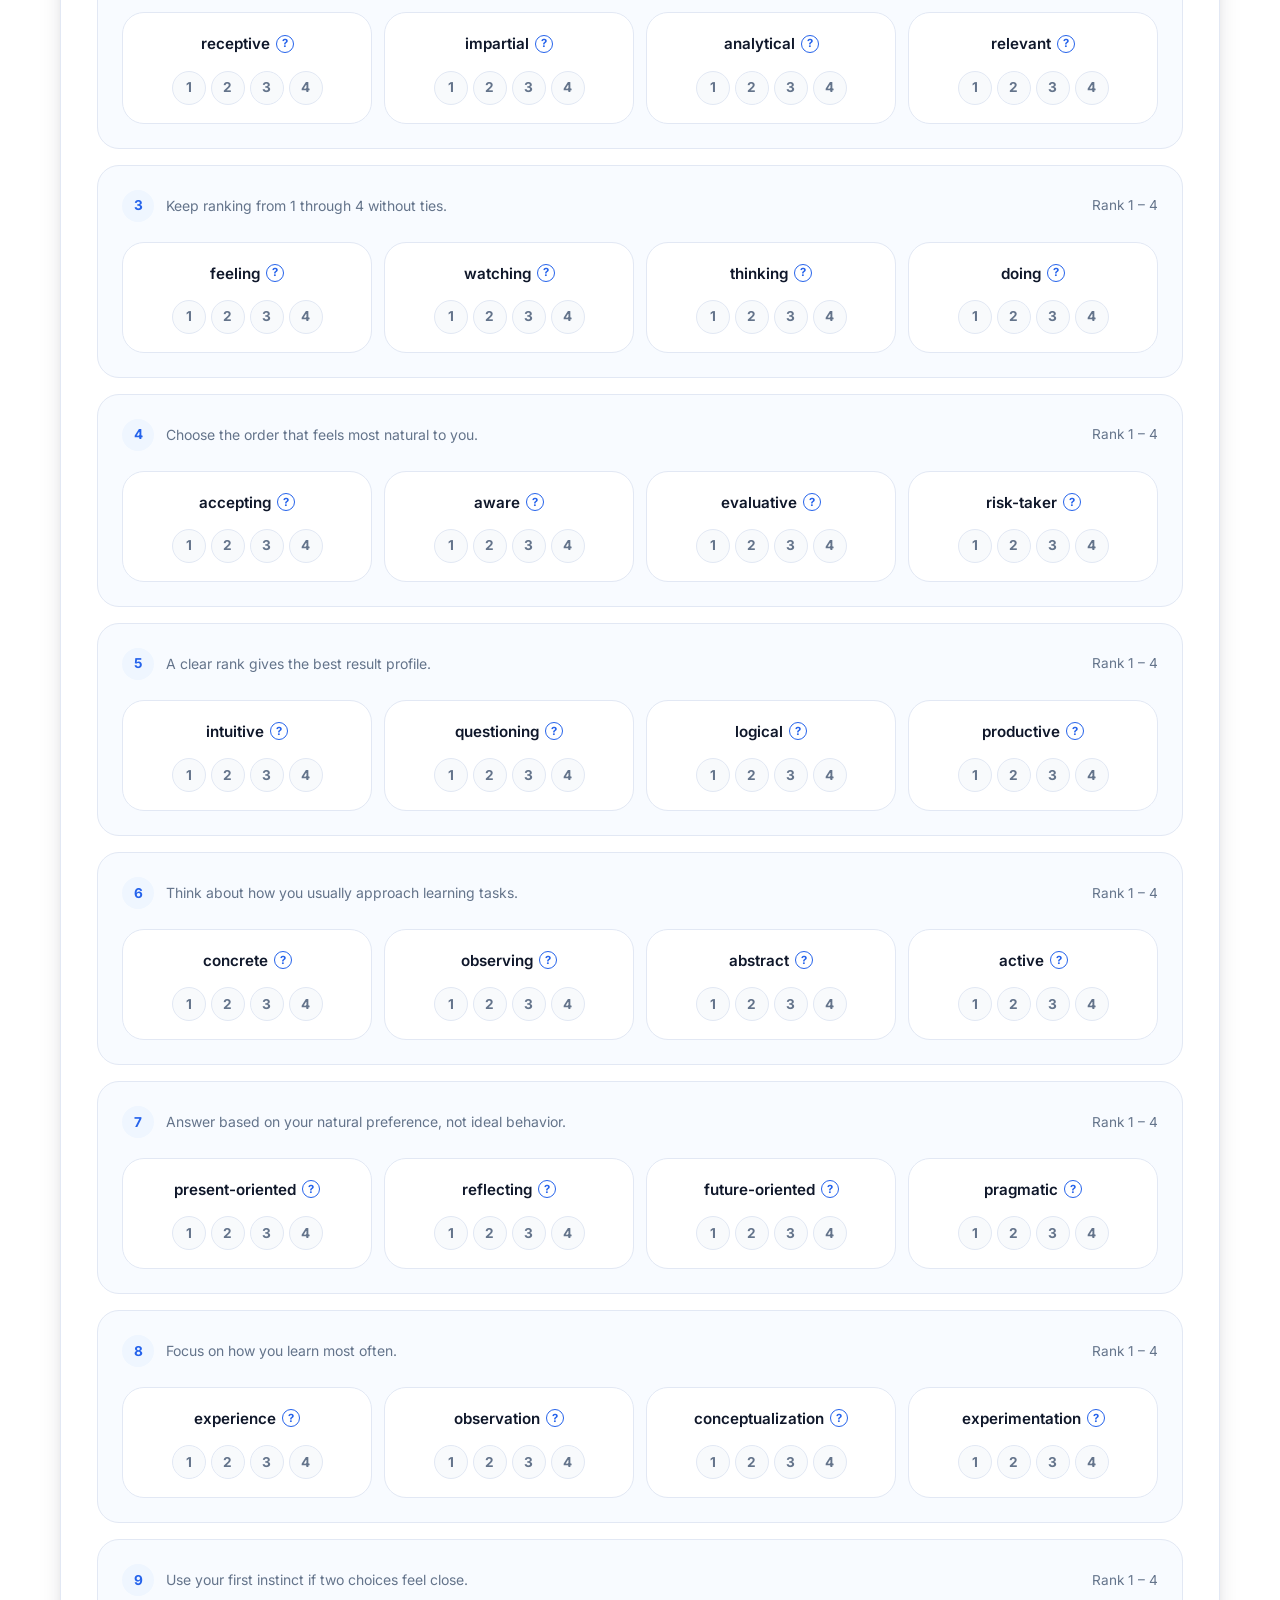
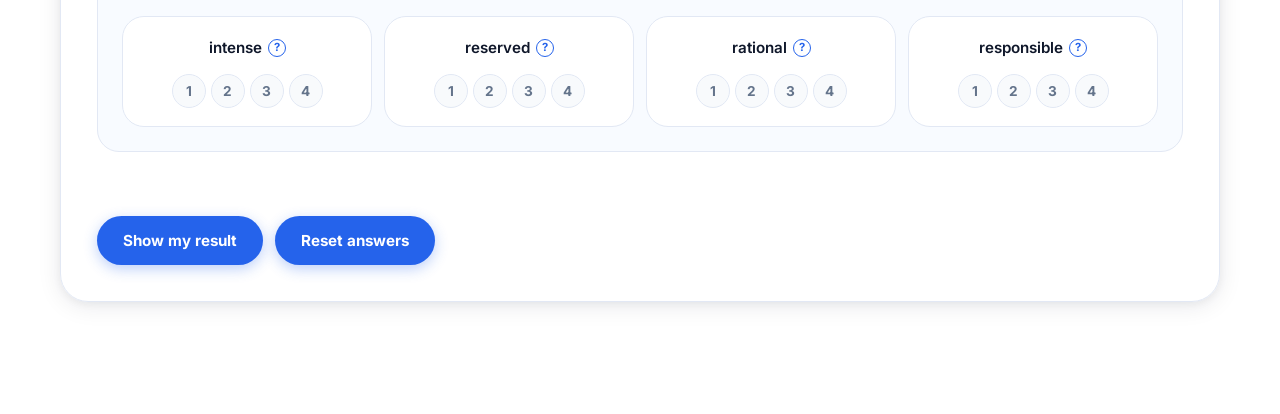
==== commit 94529f12: "Add nickname field to all 3 assessments, save to localStorage, show in history and email Agent-Logs-" ====
--- a/index.html
+++ b/index.html
@@ -84,6 +84,23 @@
         </div>
 
         <form id="assessment-form" novalidate>
+          <article class="question-card">
+            <div class="question-top">
+              <div class="question-left">
+                <span class="row-badge">★</span>
+                <p class="question-note">Who is taking this test? (nickname)</p>
+              </div>
+            </div>
+            <input
+              id="nickname-input"
+              class="email-input"
+              type="text"
+              placeholder="e.g. Alex"
+              autocomplete="off"
+              maxlength="60"
+            />
+          </article>
+
           <div id="question-list" class="question-list"></div>
 
           <p id="form-error" class="form-error" aria-live="polite"></p>
@@ -149,6 +166,10 @@
 
         <article class="summary-card result-share-card">
           <p class="summary-label">Result sharing</p>
+          <p class="summary-meta">
+            Tester:
+            <strong id="tester-name-value">—</strong>
+          </p>
           <p class="summary-meta">
             Tested at:
             <strong id="tested-at-value">—</strong>
--- a/styles.css
+++ b/styles.css
@@ -92,6 +92,10 @@
   text-transform: uppercase;
 }
 
+.summary-label-spaced {
+  margin-top: 12px;
+}
+
 h1 {
   margin-bottom: 16px;
   font-size: clamp(2.4rem, 4.8vw, 4rem);
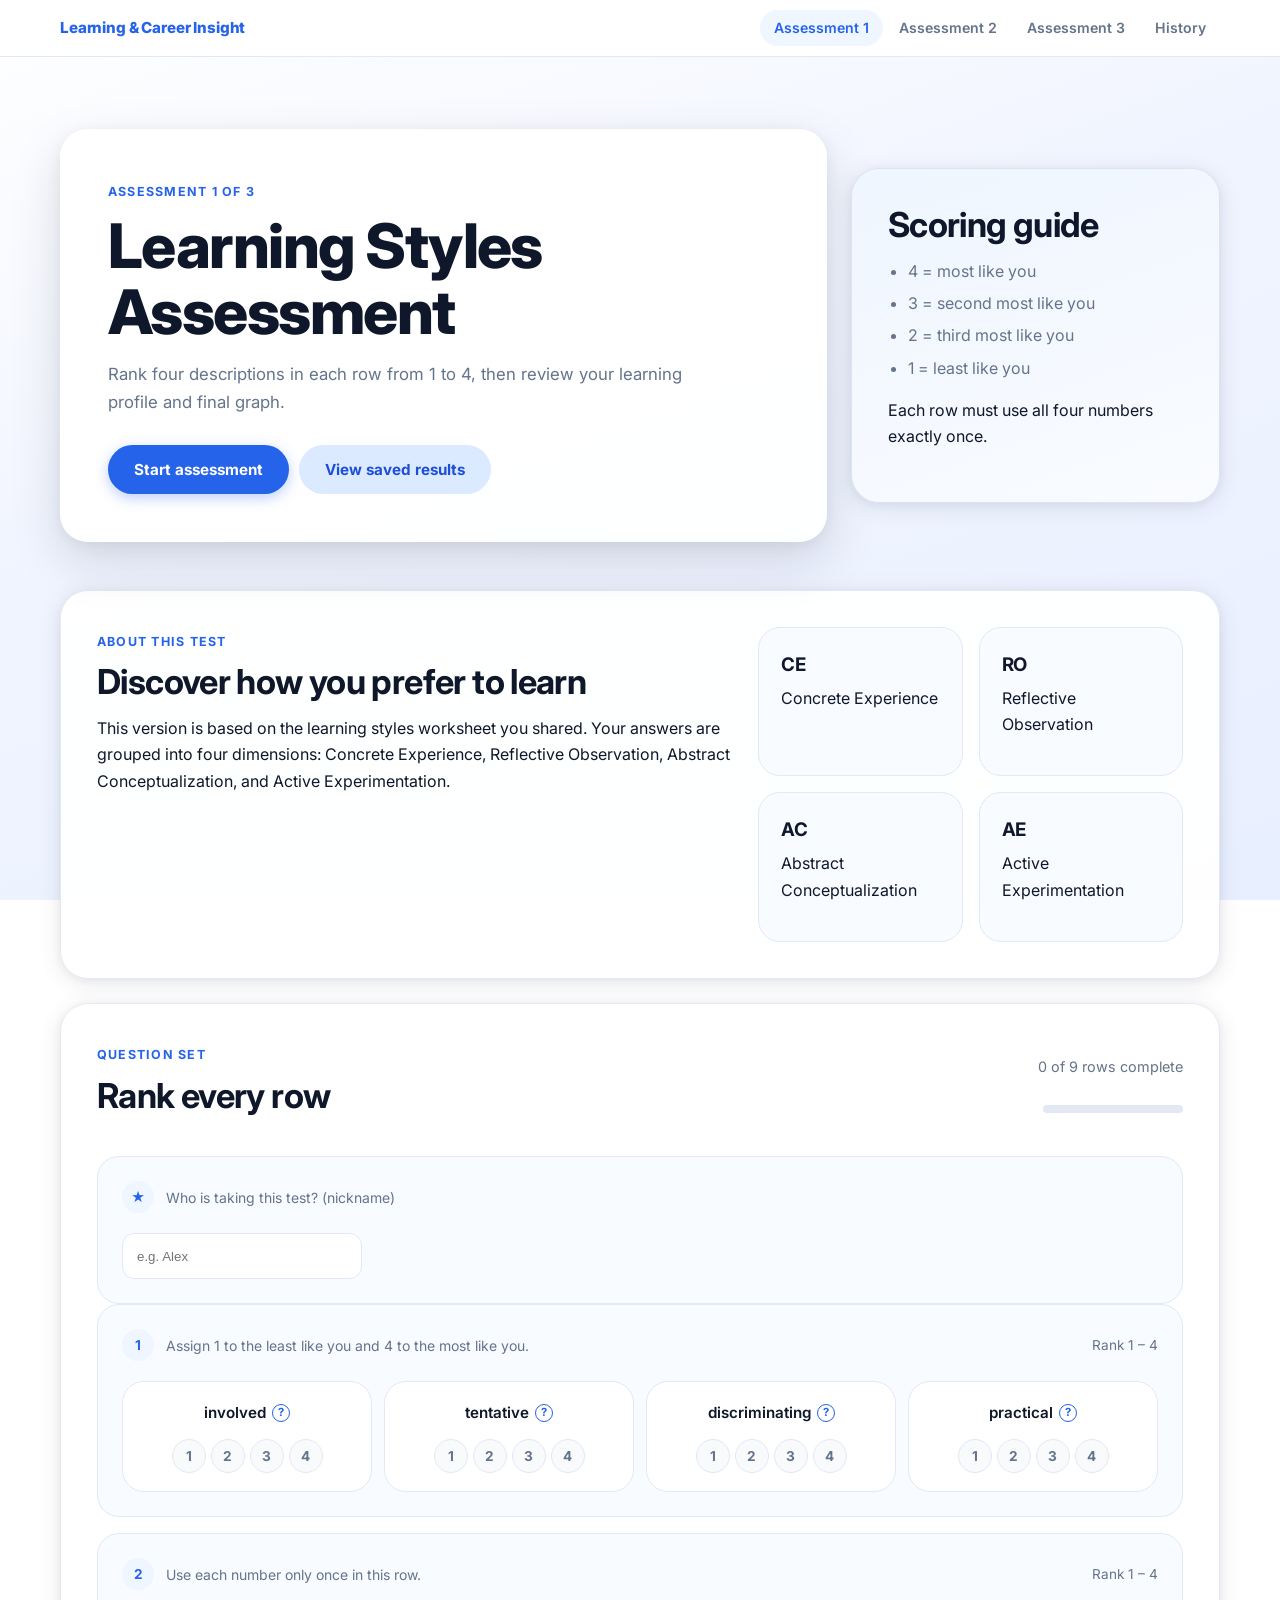
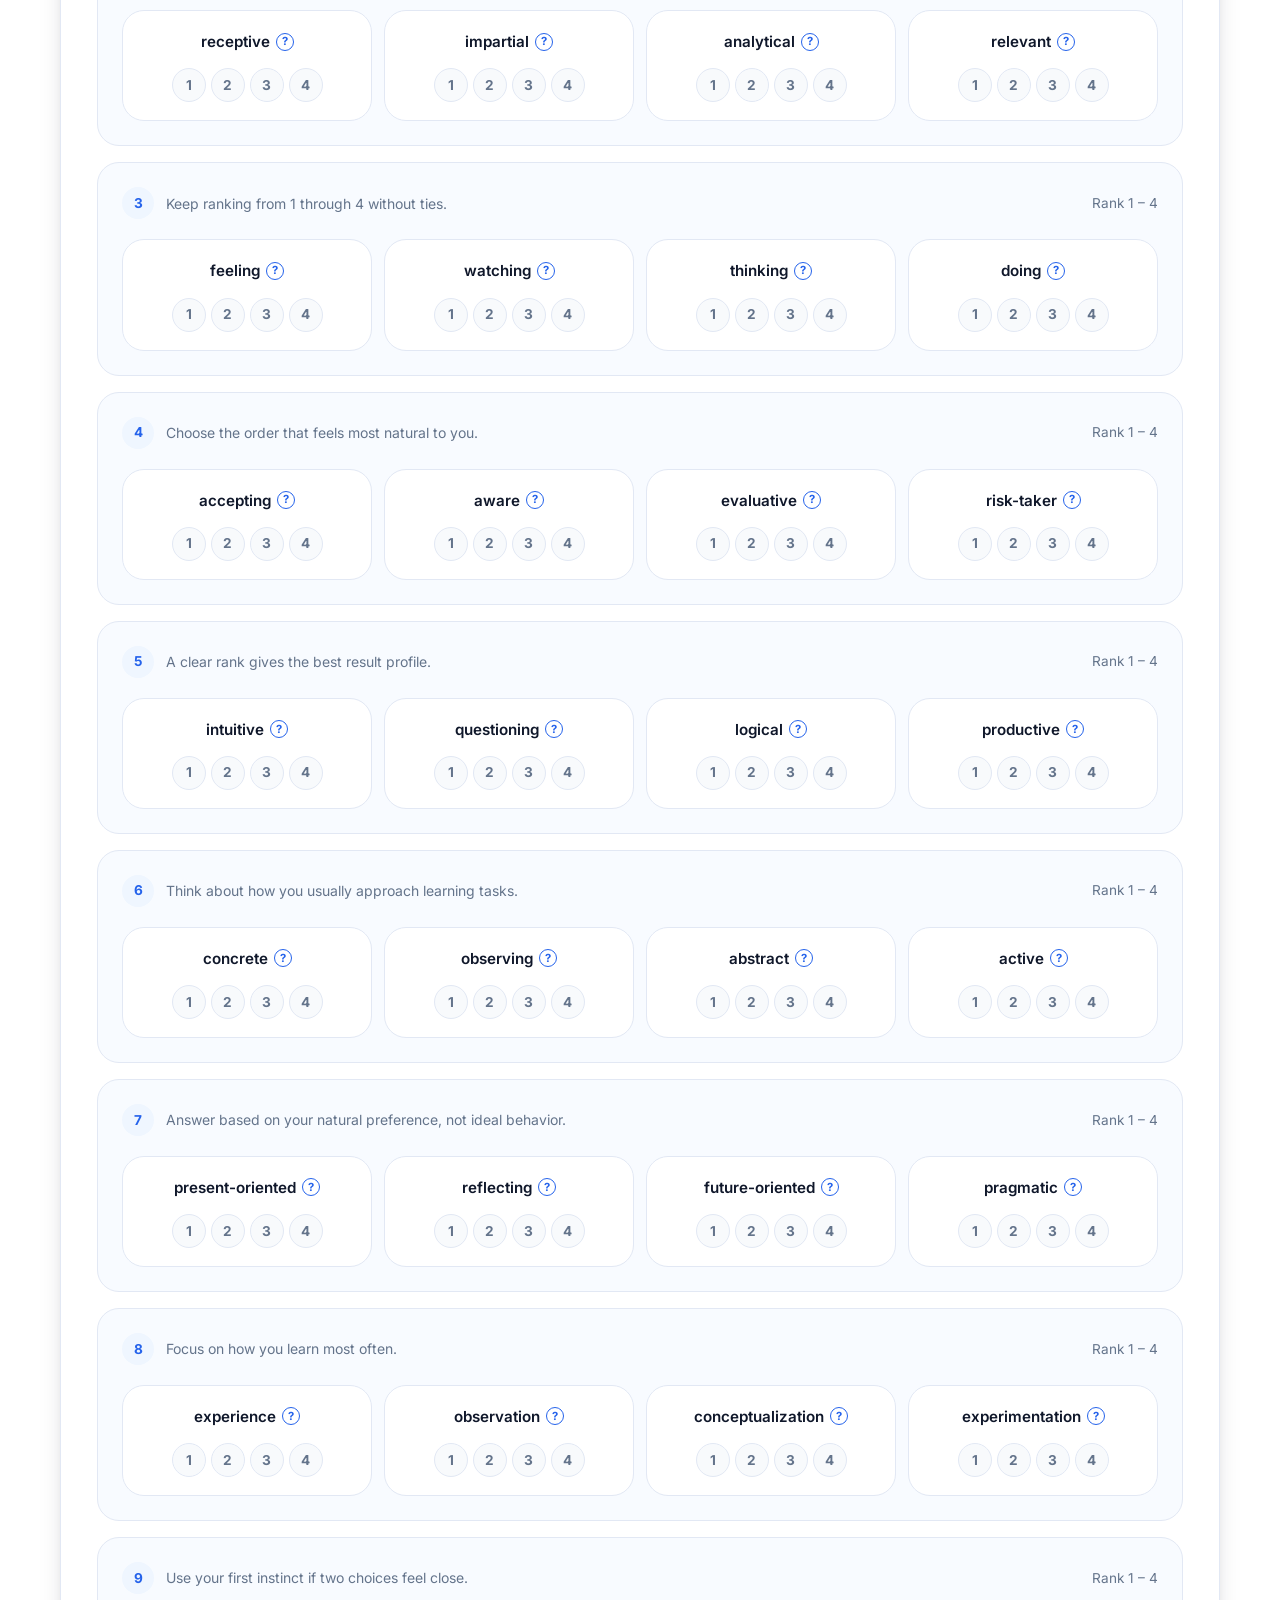
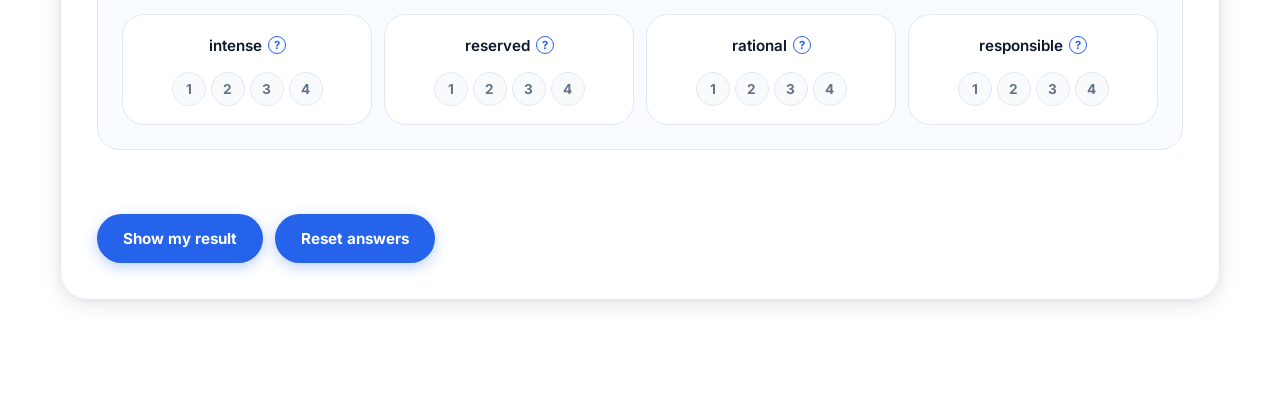
==== commit fbb47eb5: "feat: add site-wide navbar with brand name and consistent navigation Agent-Logs-Url: https://github." ====
--- a/index.html
+++ b/index.html
@@ -3,13 +3,24 @@
   <head>
     <meta charset="UTF-8" />
     <meta name="viewport" content="width=device-width, initial-scale=1.0" />
-    <title>Learning Styles Assessment</title>
+    <title>Assessment 1: Learning Styles – Learning &amp; Career Insight</title>
     <link rel="preconnect" href="https://fonts.googleapis.com" />
     <link rel="preconnect" href="https://fonts.gstatic.com" crossorigin />
     <link href="https://fonts.googleapis.com/css2?family=Inter:wght@400;500;600;700;800&display=swap" rel="stylesheet" />
     <link rel="stylesheet" href="./styles.css" />
   </head>
   <body>
+    <nav class="site-nav">
+      <div class="site-nav-inner">
+        <a class="site-brand" href="./index.html">Learning &amp; Career Insight</a>
+        <ul class="site-nav-links">
+          <li><a href="./index.html" aria-current="page">Assessment 1</a></li>
+          <li><a href="./surface-deep.html">Assessment 2</a></li>
+          <li><a href="./career-choice.html">Assessment 3</a></li>
+          <li><a href="./history.html">History</a></li>
+        </ul>
+      </div>
+    </nav>
     <header class="hero">
       <div class="hero-copy">
         <p class="eyebrow">Assessment 1 of 3</p>
@@ -20,9 +31,7 @@
         </p>
         <div class="hero-actions">
           <a class="button" href="#assessment">Start assessment</a>
-          <a class="button button-secondary" href="./surface-deep.html">Start assessment 2</a>
-          <a class="button button-secondary" href="./career-choice.html">Start assessment 3</a>
-          <a class="button button-secondary" href="./history.html">View result history</a>
+          <a class="button button-secondary" href="./history.html">View saved results</a>
         </div>
       </div>
       <div class="hero-card">
--- a/styles.css
+++ b/styles.css
@@ -301,6 +301,21 @@
   gap: 16px;
 }
 
+.question-section-header {
+  padding: 8px 4px 0;
+}
+
+.question-section-title {
+  font-size: 0.875rem;
+  font-weight: 600;
+  color: var(--text-muted, #6b7280);
+  text-transform: uppercase;
+  letter-spacing: 0.05em;
+  border-bottom: 1px solid var(--border, #e5e7eb);
+  padding-bottom: 8px;
+  margin: 0;
+}
+
 .question-card {
   padding: 24px;
   overflow: hidden;
@@ -374,6 +389,7 @@
   grid-template-columns: minmax(0, 1fr) auto;
   align-items: center;
   text-align: left;
+  cursor: pointer;
 }
 
 .option-grid-scale .option-label {
@@ -588,6 +604,19 @@
   gap: 10px 16px;
 }
 
+.history-link-item {
+  cursor: pointer;
+}
+
+.history-link-item:hover {
+  border-color: #93c5fd;
+}
+
+.history-link-item:focus-visible {
+  outline: 3px solid rgba(37, 99, 235, 0.35);
+  outline-offset: 2px;
+}
+
 .history-meta {
   margin: 0;
   color: var(--muted);
@@ -598,13 +627,6 @@
   margin: 0;
   font-size: 0.96rem;
   font-weight: 700;
-}
-
-.history-view-button {
-  border: 0;
-  background: transparent;
-  cursor: pointer;
-  padding: 0;
 }
 
 /* ── Bar chart ───────────────────────────── */
@@ -827,6 +849,68 @@
   }
 }
 
+/* ── Site nav ────────────────────────────── */
+.site-nav {
+  background: rgba(255, 255, 255, 0.96);
+  backdrop-filter: blur(8px);
+  border-bottom: 1px solid var(--border);
+  position: sticky;
+  top: 0;
+  z-index: 100;
+}
+
+.site-nav-inner {
+  width: min(1160px, calc(100% - 40px));
+  margin: 0 auto;
+  display: flex;
+  align-items: center;
+  justify-content: space-between;
+  height: 56px;
+  gap: 16px;
+}
+
+.site-brand {
+  font-weight: 800;
+  font-size: 0.95rem;
+  color: var(--primary);
+  text-decoration: none;
+  letter-spacing: -0.01em;
+  white-space: nowrap;
+  flex-shrink: 0;
+}
+
+.site-brand:hover {
+  color: var(--primary-dark);
+}
+
+.site-nav-links {
+  list-style: none;
+  margin: 0;
+  padding: 0;
+  display: flex;
+  align-items: center;
+  gap: 2px;
+}
+
+.site-nav-links a {
+  display: inline-flex;
+  align-items: center;
+  height: 36px;
+  padding: 0 14px;
+  border-radius: 99px;
+  font-weight: 600;
+  font-size: 0.88rem;
+  color: var(--muted);
+  text-decoration: none;
+  transition: background 150ms ease, color 150ms ease;
+}
+
+.site-nav-links a:hover,
+.site-nav-links a[aria-current="page"] {
+  background: var(--primary-light);
+  color: var(--primary);
+}
+
 /* ── Responsive ──────────────────────────── */
 @media (max-width: 920px) {
   .hero,
@@ -897,4 +981,13 @@
     height: 30px;
     font-size: 0.8rem;
   }
-}
+
+  .site-brand {
+    font-size: 0.8rem;
+  }
+
+  .site-nav-links a {
+    padding: 0 10px;
+    font-size: 0.8rem;
+  }
+}
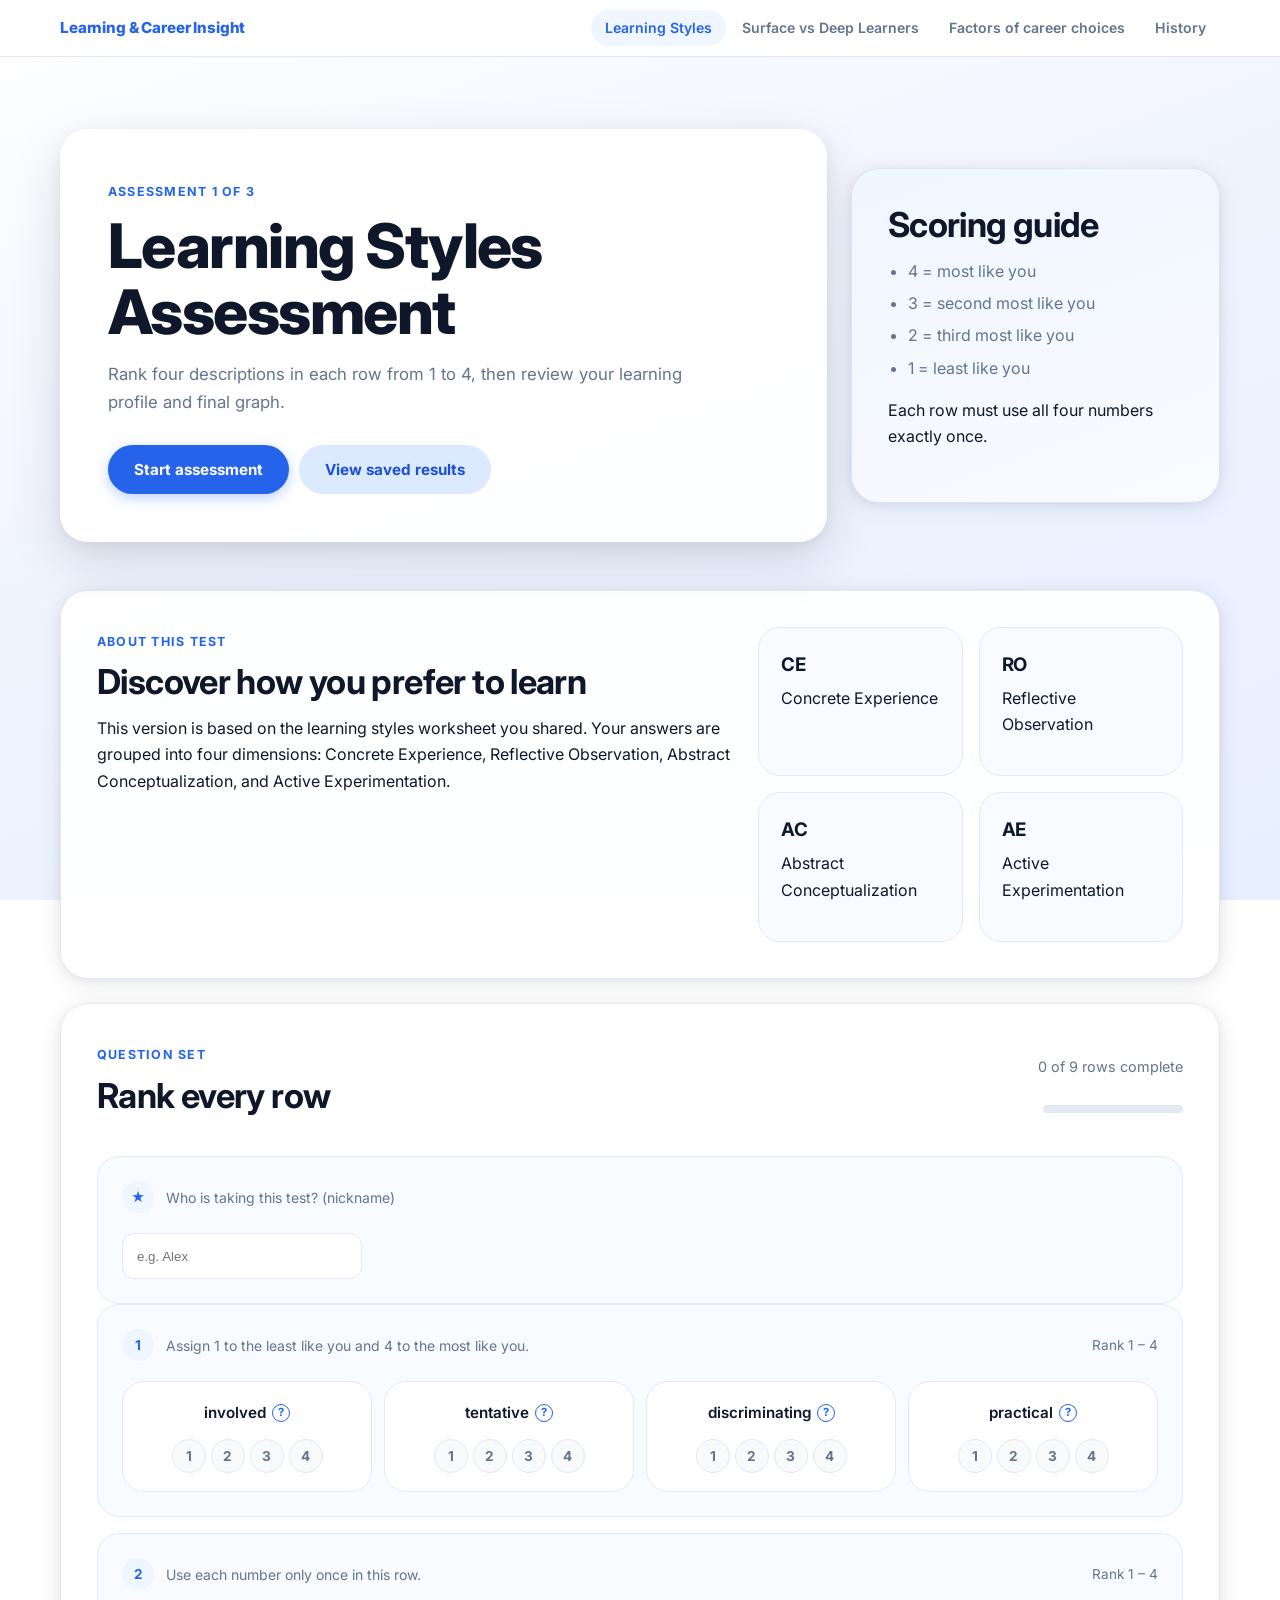
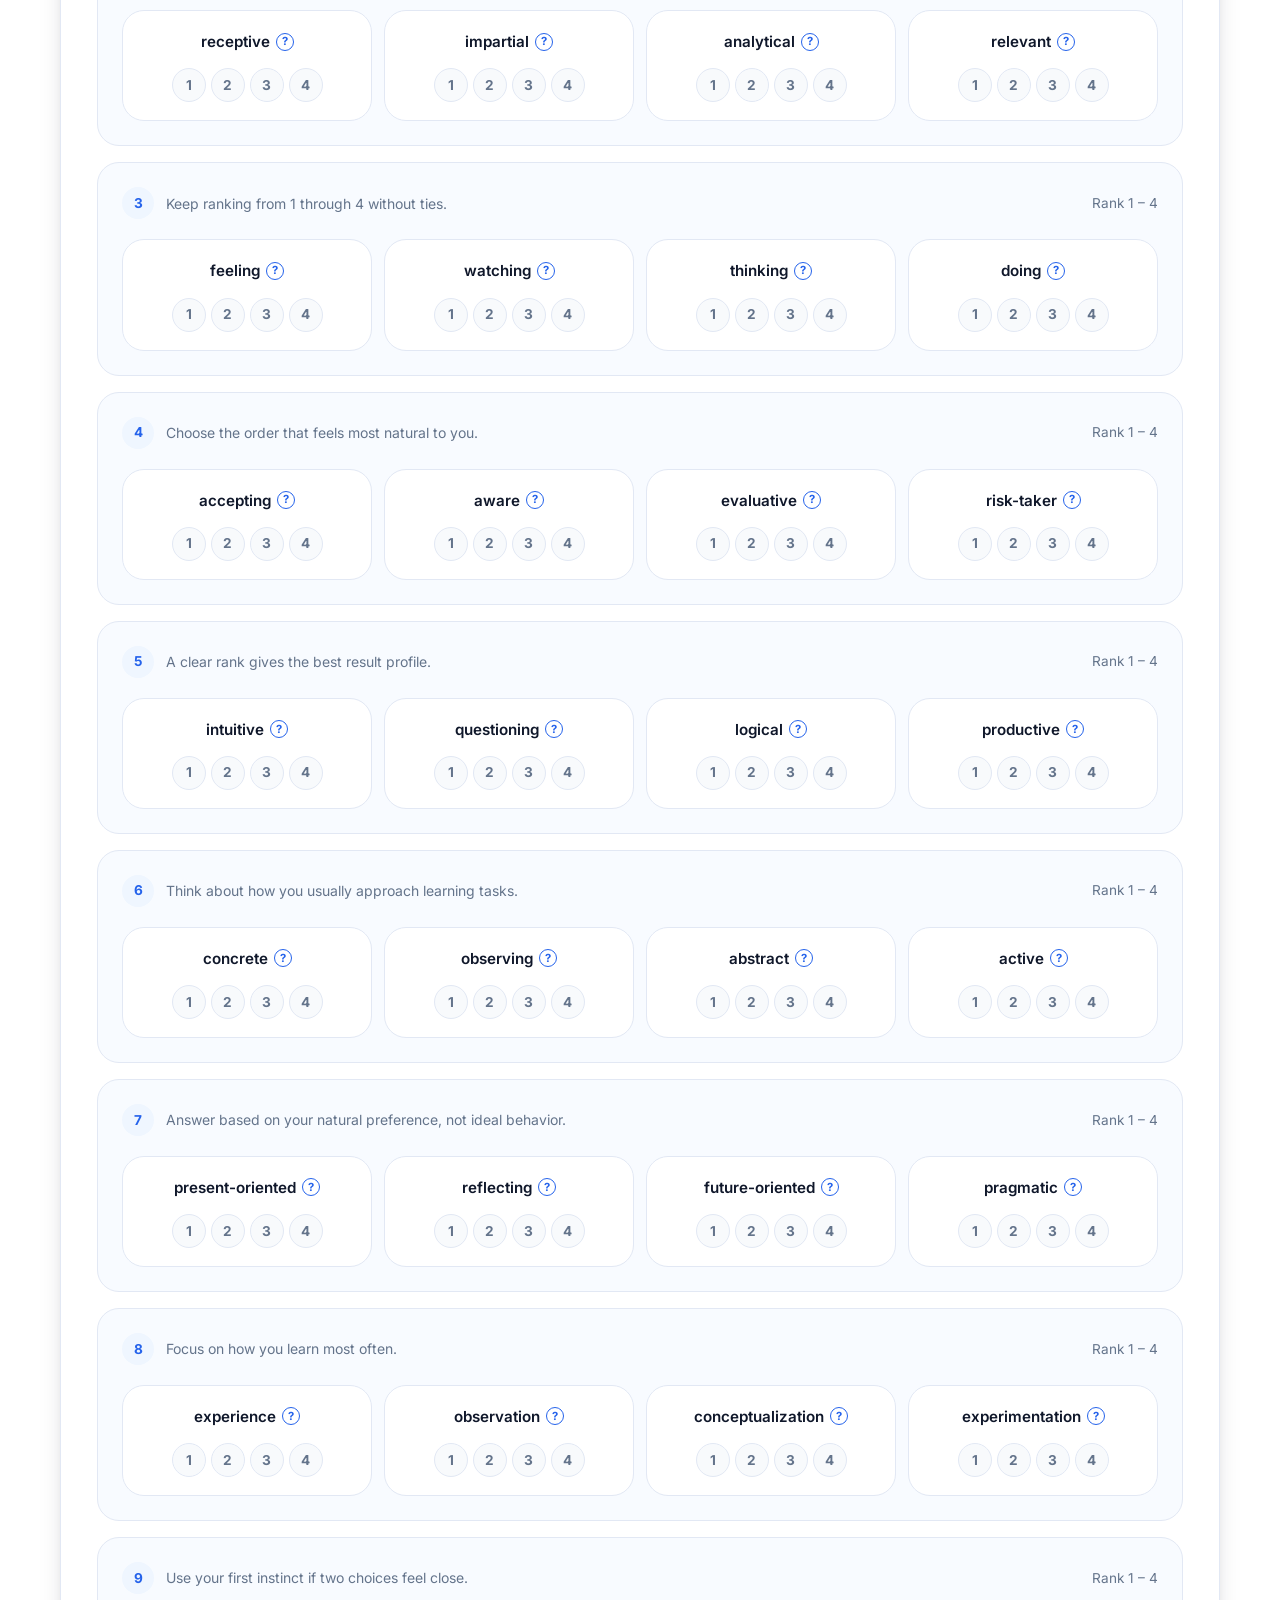
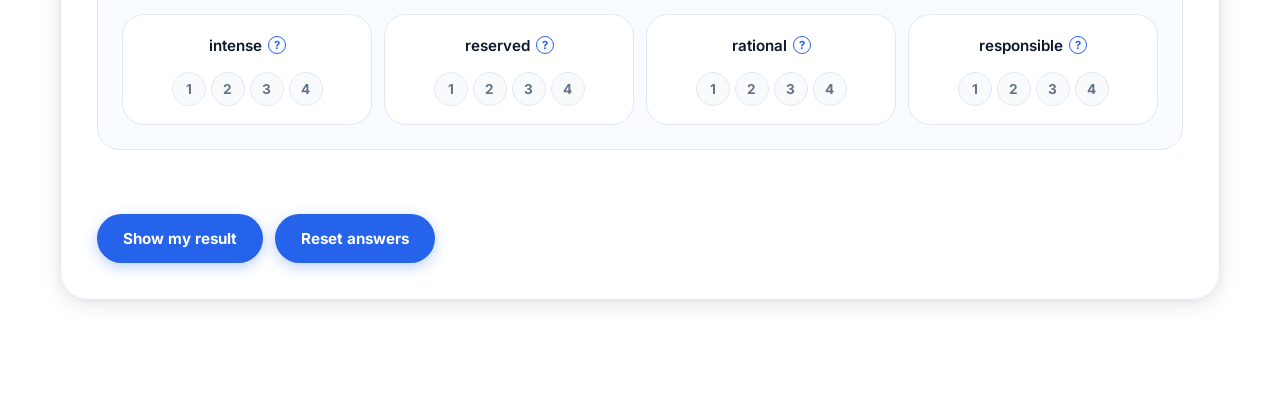
==== commit 85623c62: "Update nav assessment labels to descriptive names Agent-Logs-Url: https://github.com/nomadongho/lear" ====
--- a/index.html
+++ b/index.html
@@ -14,9 +14,9 @@
       <div class="site-nav-inner">
         <a class="site-brand" href="./index.html">Learning &amp; Career Insight</a>
         <ul class="site-nav-links">
-          <li><a href="./index.html" aria-current="page">Assessment 1</a></li>
-          <li><a href="./surface-deep.html">Assessment 2</a></li>
-          <li><a href="./career-choice.html">Assessment 3</a></li>
+          <li><a href="./index.html" aria-current="page">Learning Styles</a></li>
+          <li><a href="./surface-deep.html">Surface vs Deep Learners</a></li>
+          <li><a href="./career-choice.html">Factors of career choices</a></li>
           <li><a href="./history.html">History</a></li>
         </ul>
       </div>
--- a/styles.css
+++ b/styles.css
@@ -381,20 +381,31 @@
 }
 
 .option-grid-scale {
-  grid-template-columns: 1fr;
+  grid-template-columns: repeat(5, minmax(0, 1fr));
 }
 
 .option-grid-scale .option-card {
-  display: grid;
-  grid-template-columns: minmax(0, 1fr) auto;
-  align-items: center;
-  text-align: left;
+  display: flex;
+  flex-direction: column;
+  justify-content: space-between;
+  gap: 10px;
+  min-height: 110px;
+  padding: 14px 10px;
+  text-align: center;
   cursor: pointer;
 }
 
 .option-grid-scale .option-label {
-  justify-content: flex-start;
-  font-size: 0.9rem;
+  justify-content: center;
+  font-size: 0.82rem;
+  line-height: 1.35;
+  min-height: calc(1.35em * 2);
+  flex: unset;
+  margin: 0;
+}
+
+.option-grid-scale .rank-btn {
+  margin: 0 auto;
 }
 
 .option-card {
@@ -923,6 +934,10 @@
   .option-grid {
     grid-template-columns: repeat(2, minmax(0, 1fr));
   }
+
+  .option-grid-scale {
+    grid-template-columns: repeat(5, minmax(92px, 1fr));
+  }
 }
 
 @media (max-width: 640px) {
@@ -976,6 +991,10 @@
     grid-template-columns: 1fr;
   }
 
+  .option-grid-scale {
+    grid-template-columns: repeat(5, minmax(64px, 1fr));
+  }
+
   .rank-btn {
     width: 30px;
     height: 30px;
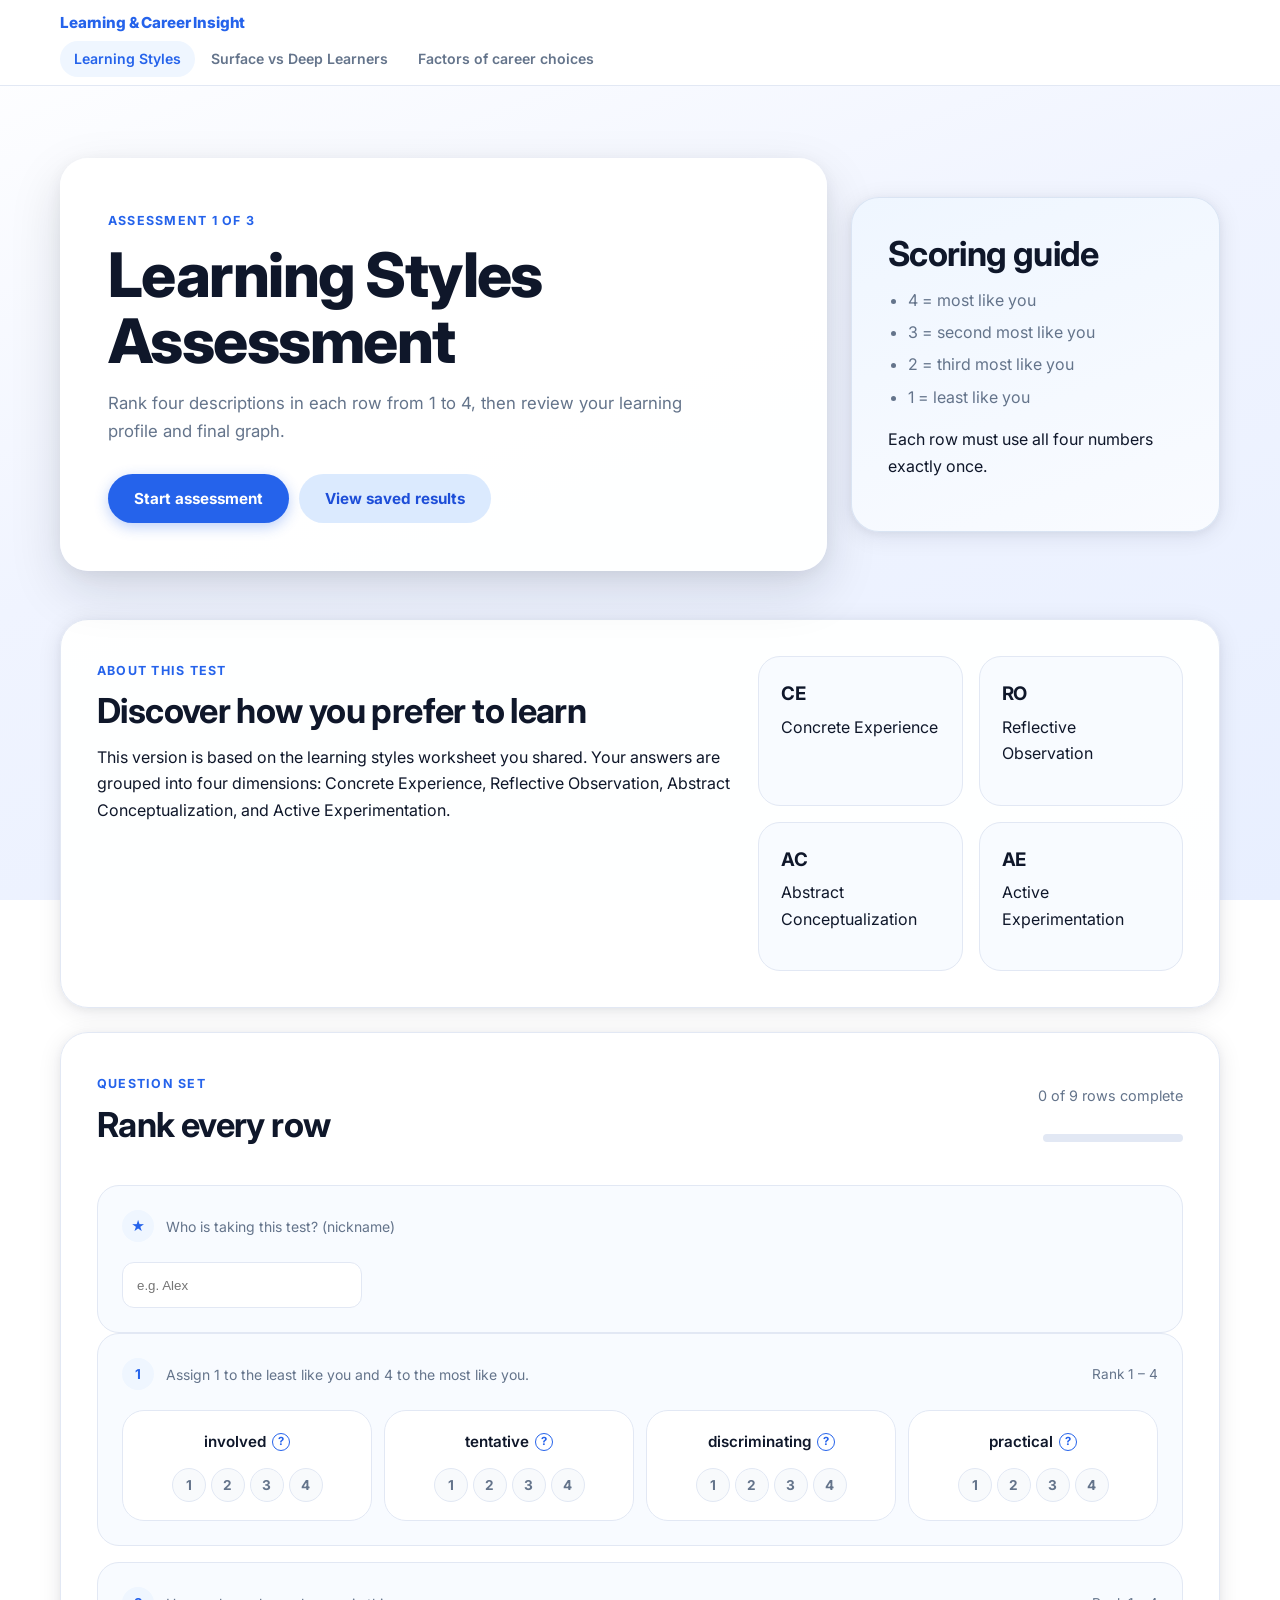
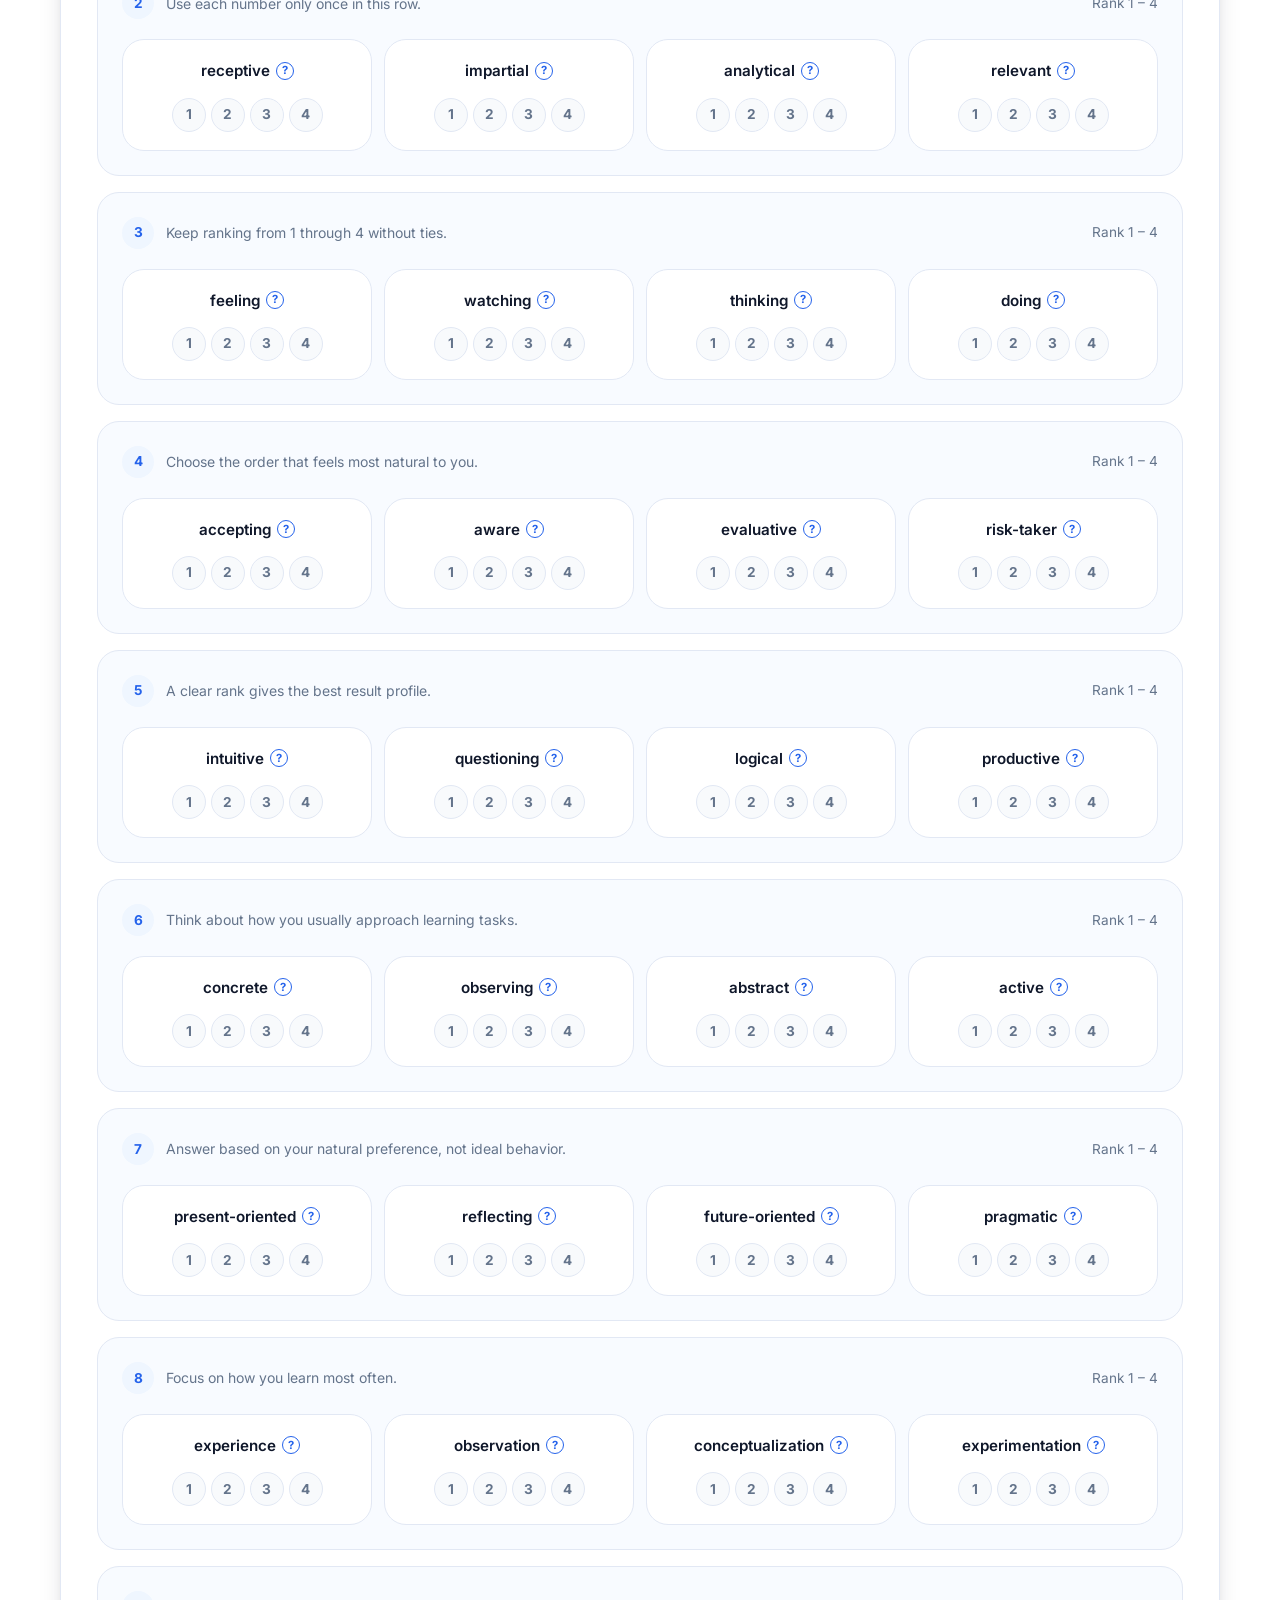
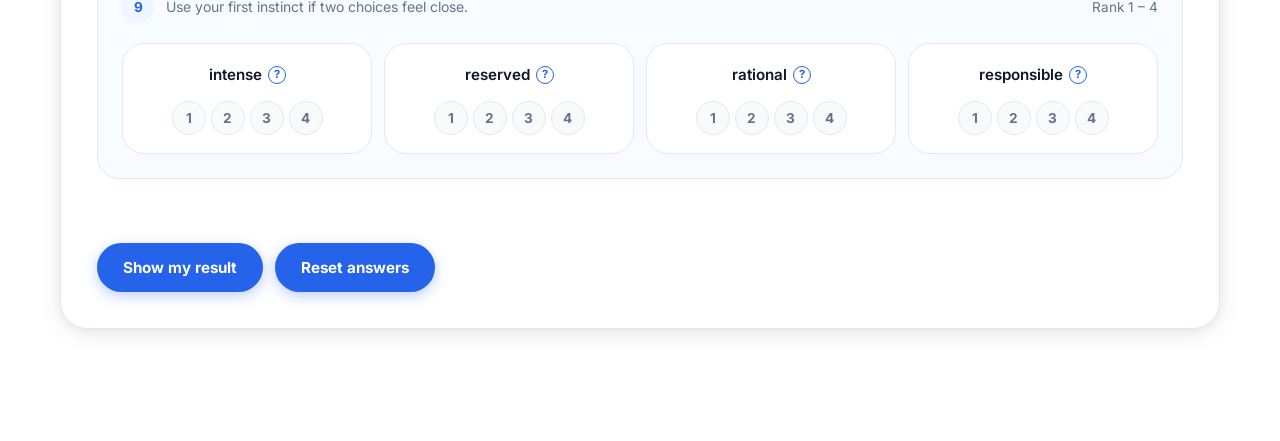
==== commit a0276778: "Remove History item from top navigation menus Agent-Logs-Url: https://github.com/nomadongho/learning" ====
--- a/index.html
+++ b/index.html
@@ -17,7 +17,6 @@
           <li><a href="./index.html" aria-current="page">Learning Styles</a></li>
           <li><a href="./surface-deep.html">Surface vs Deep Learners</a></li>
           <li><a href="./career-choice.html">Factors of career choices</a></li>
-          <li><a href="./history.html">History</a></li>
         </ul>
       </div>
     </nav>
--- a/styles.css
+++ b/styles.css
@@ -874,10 +874,10 @@
   width: min(1160px, calc(100% - 40px));
   margin: 0 auto;
   display: flex;
-  align-items: center;
-  justify-content: space-between;
-  height: 56px;
-  gap: 16px;
+  flex-direction: column;
+  align-items: flex-start;
+  padding: 10px 0 8px;
+  gap: 6px;
 }
 
 .site-brand {
@@ -901,6 +901,10 @@
   display: flex;
   align-items: center;
   gap: 2px;
+  width: 100%;
+  overflow-x: auto;
+  flex-wrap: nowrap;
+  -webkit-overflow-scrolling: touch;
 }
 
 .site-nav-links a {
@@ -984,6 +988,26 @@
   .progress-bar-track {
     width: 100%;
   }
+
+  .site-nav-links li {
+    flex: 0 0 auto;
+  }
+
+  .site-nav-links a {
+    white-space: nowrap;
+  }
+
+  .hero-actions,
+  .actions {
+    flex-direction: column;
+    align-items: stretch;
+  }
+
+  .hero-actions .button,
+  .actions .button,
+  .actions button:not(.rank-btn):not(.word-hint) {
+    width: 100%;
+  }
 }
 
 @media (max-width: 440px) {
